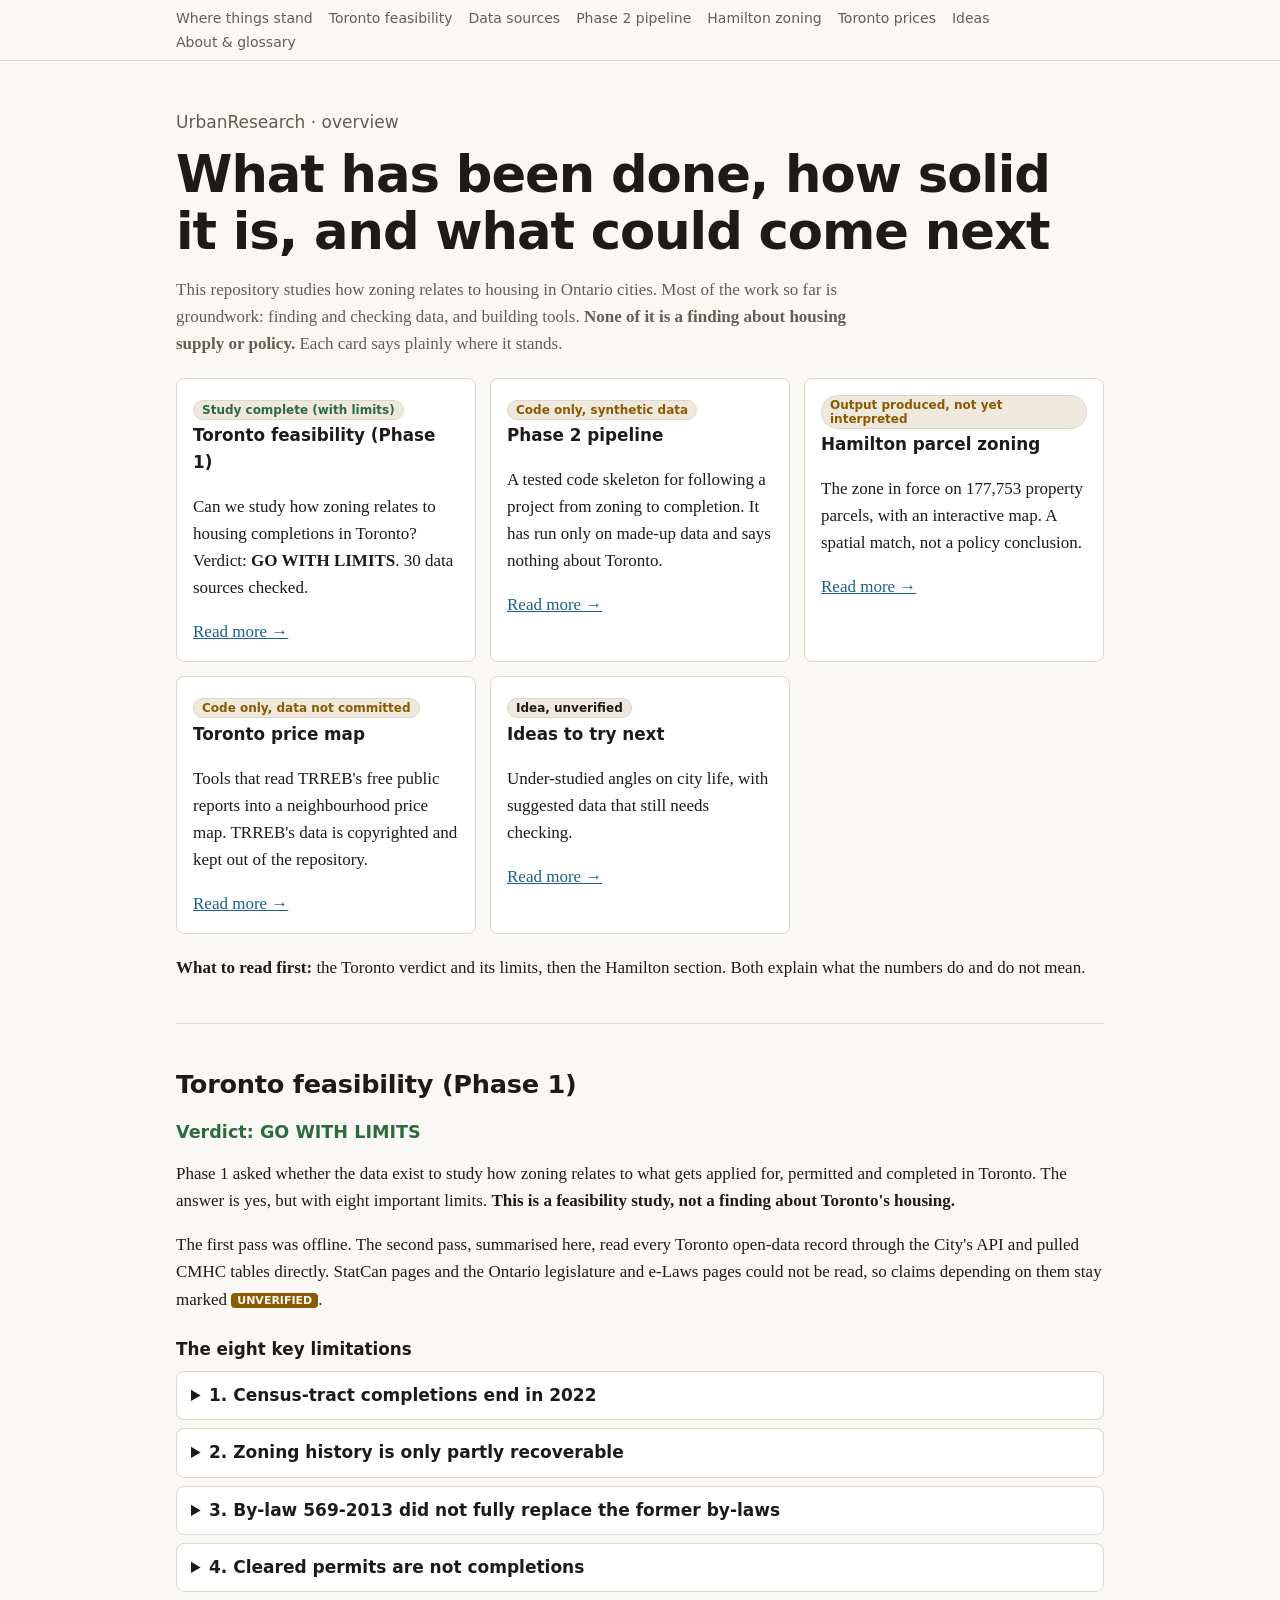
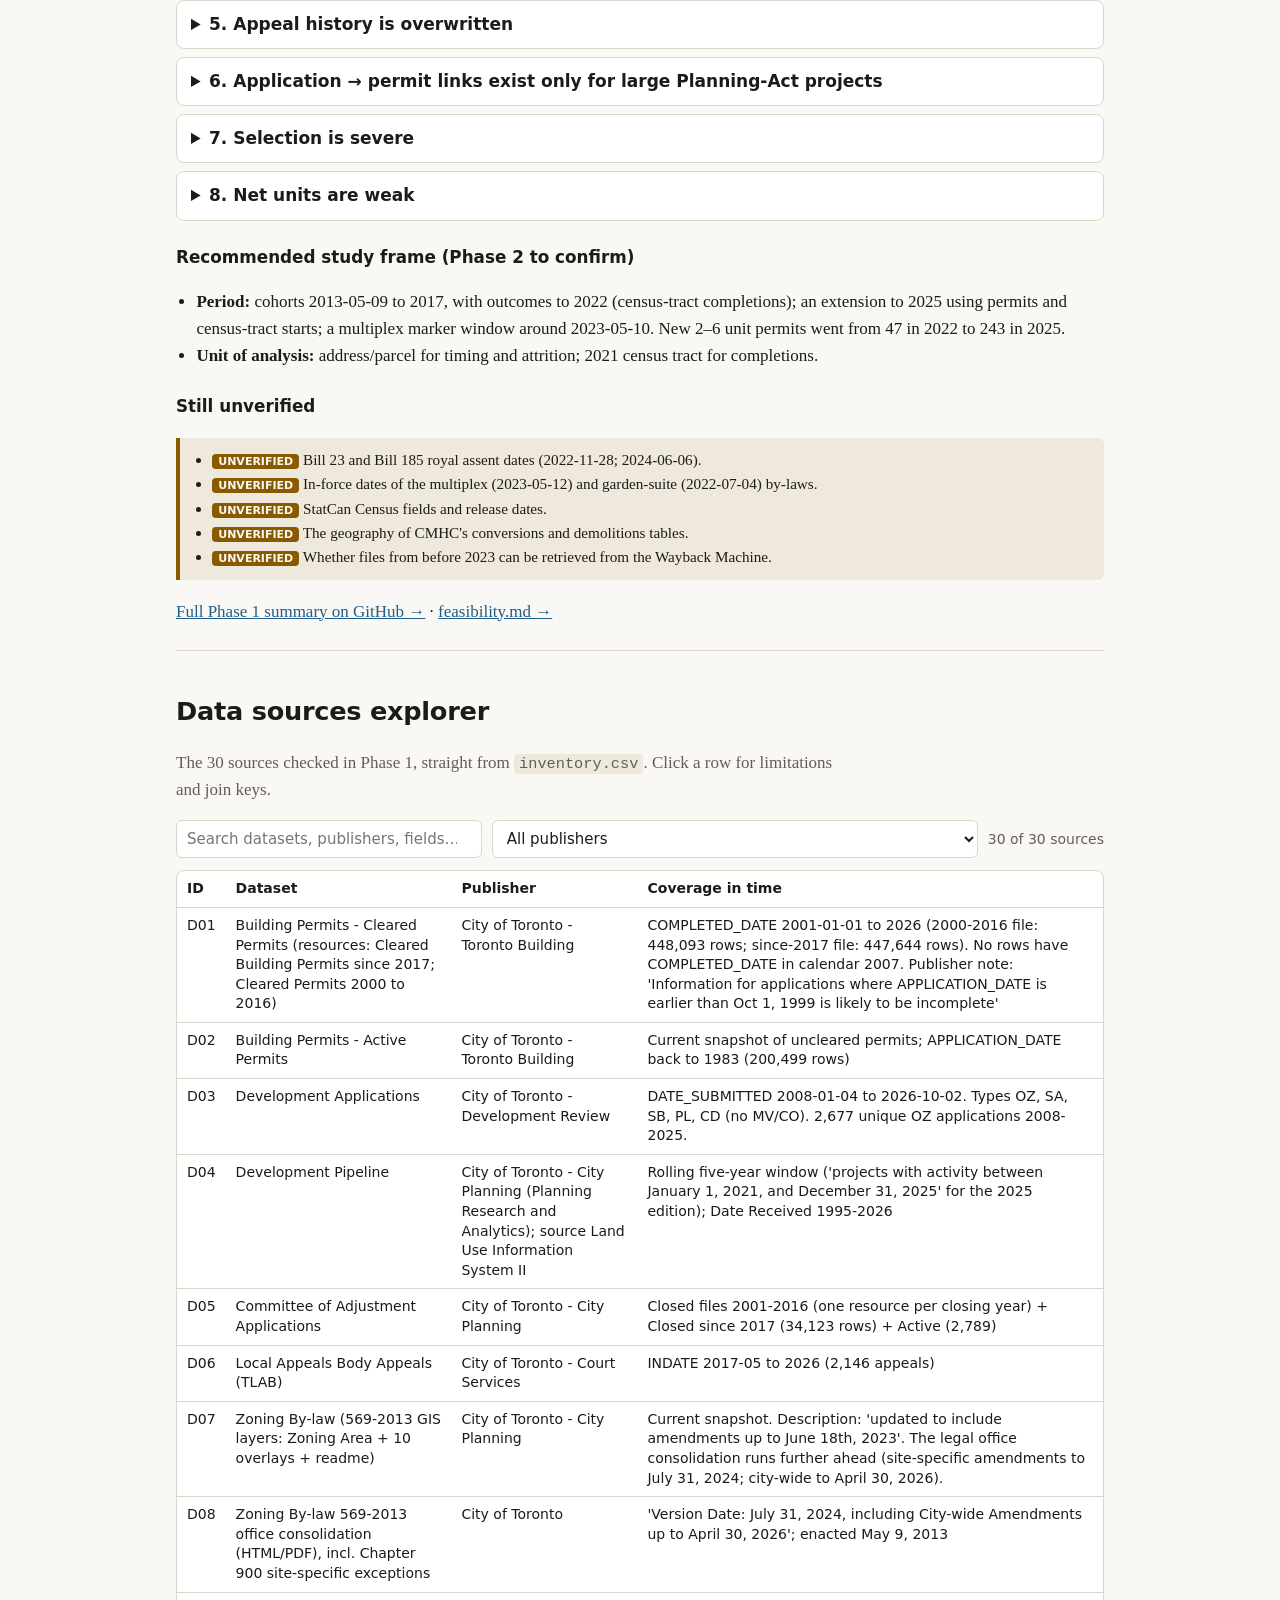
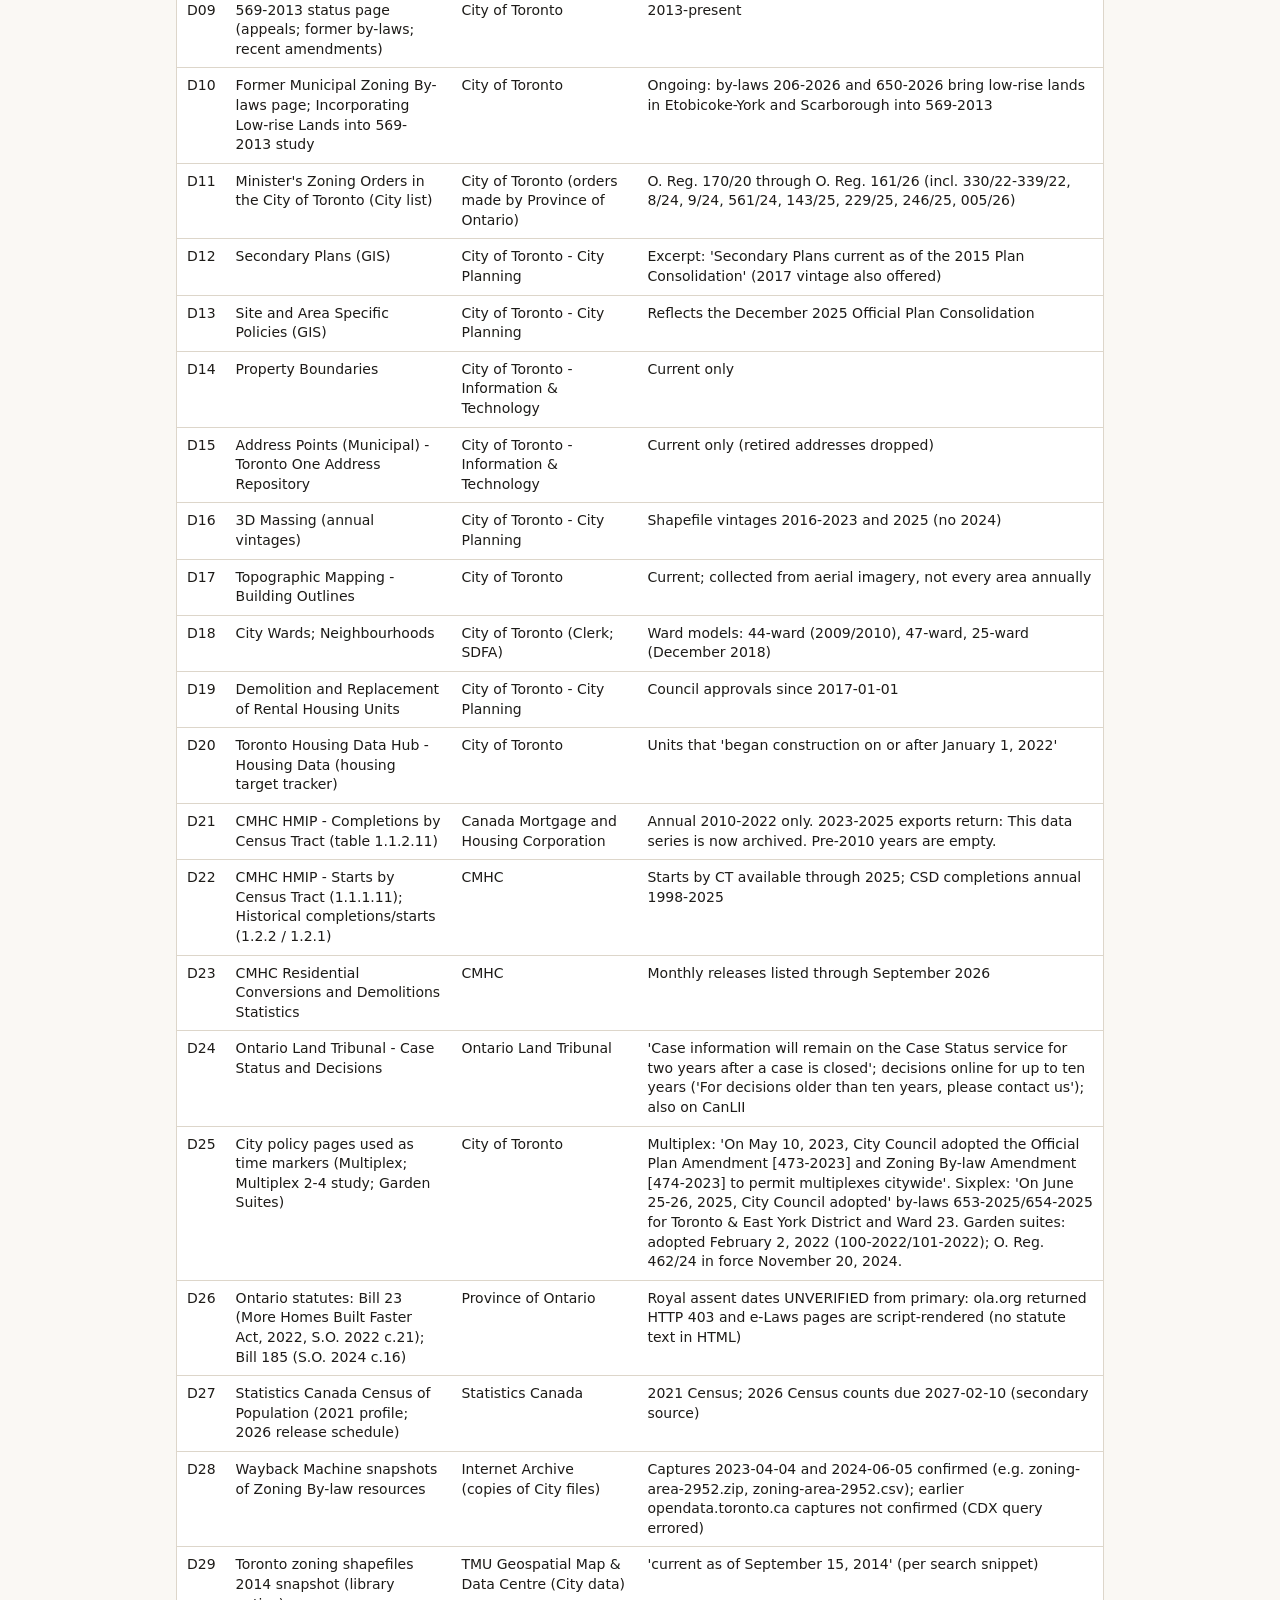
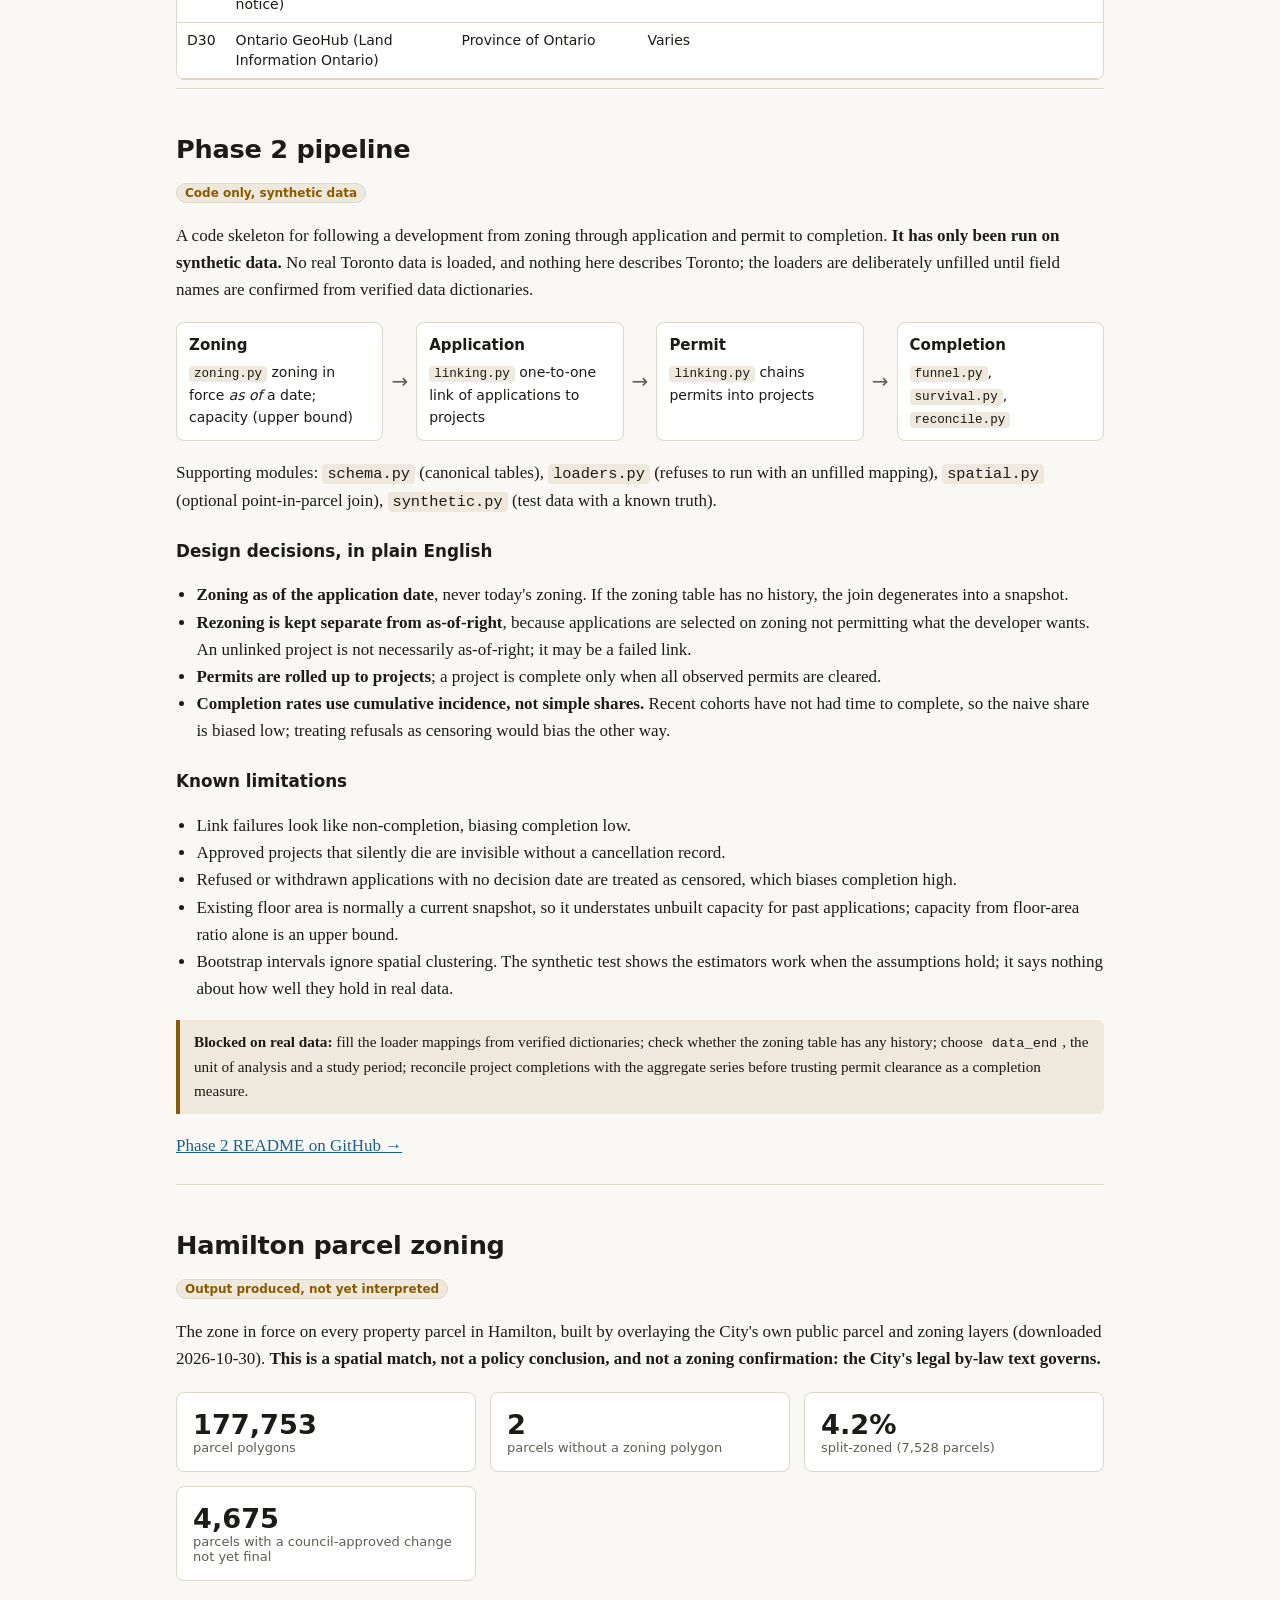
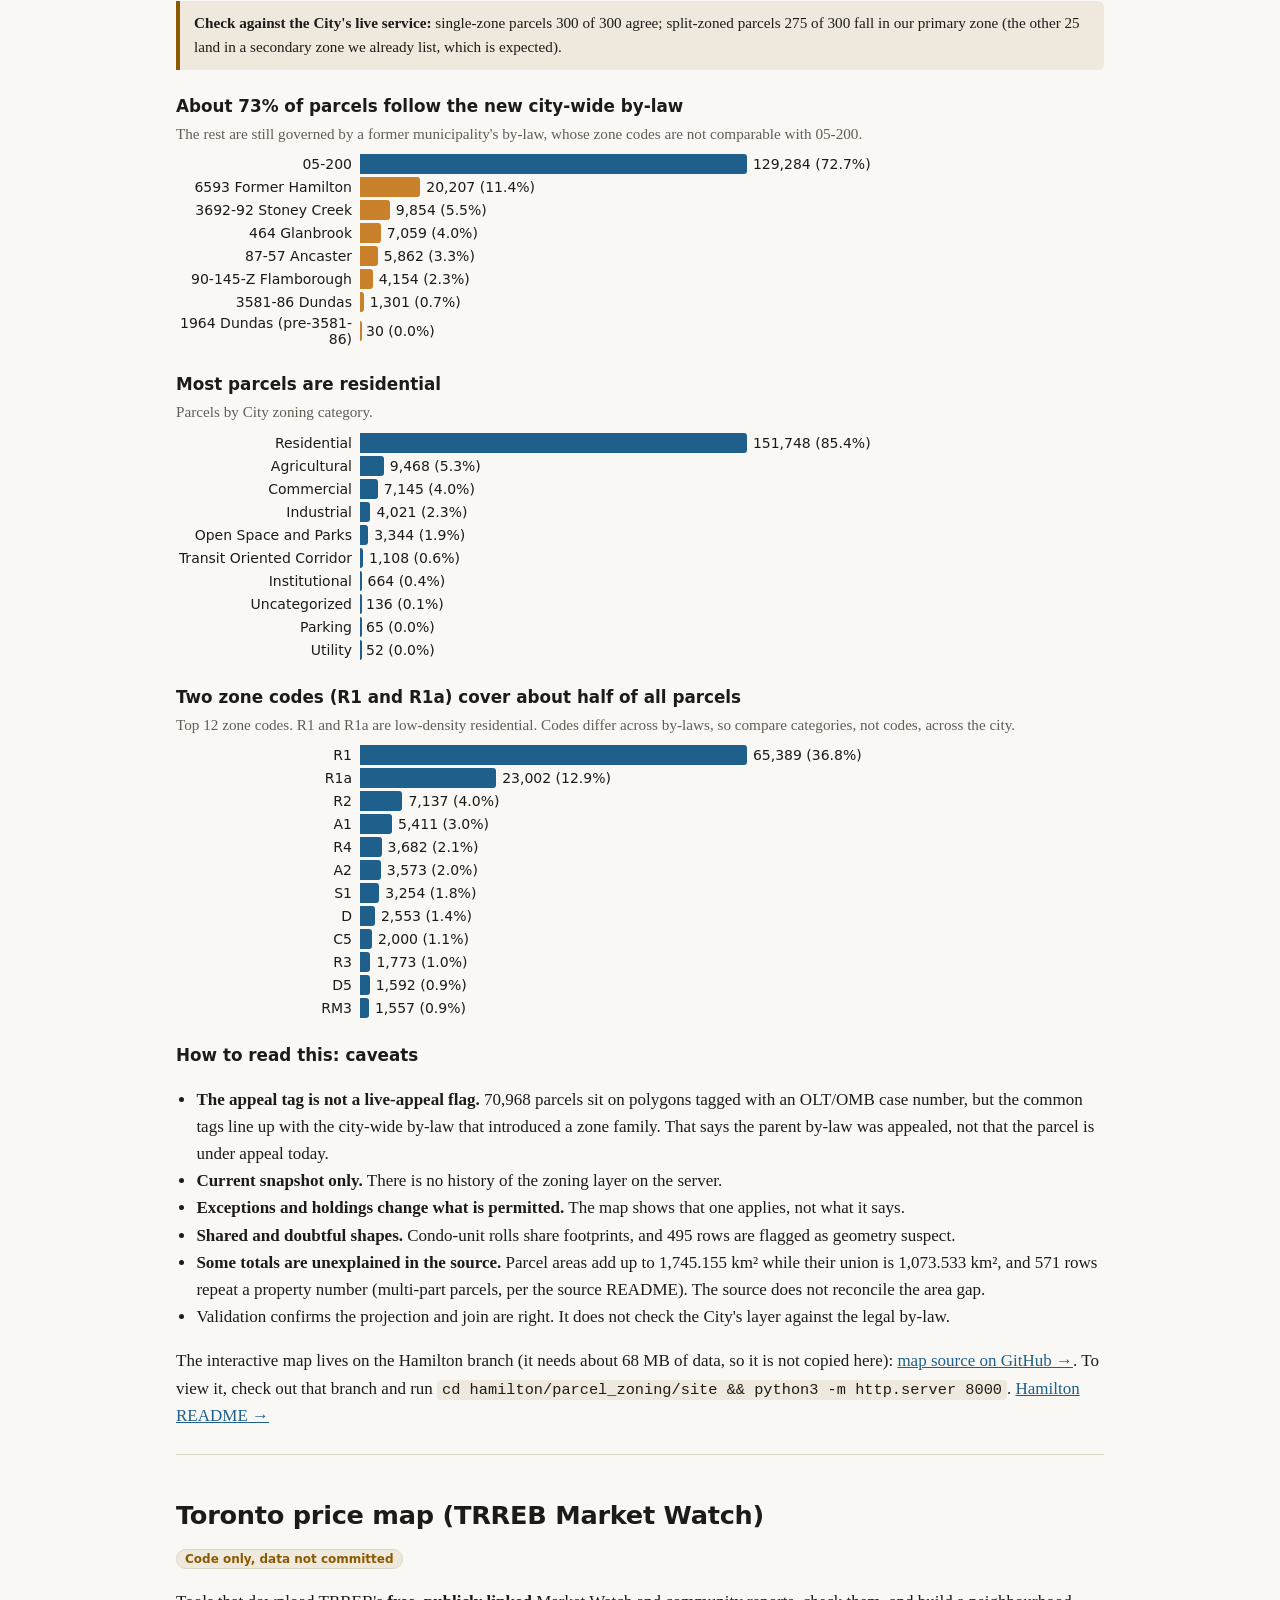
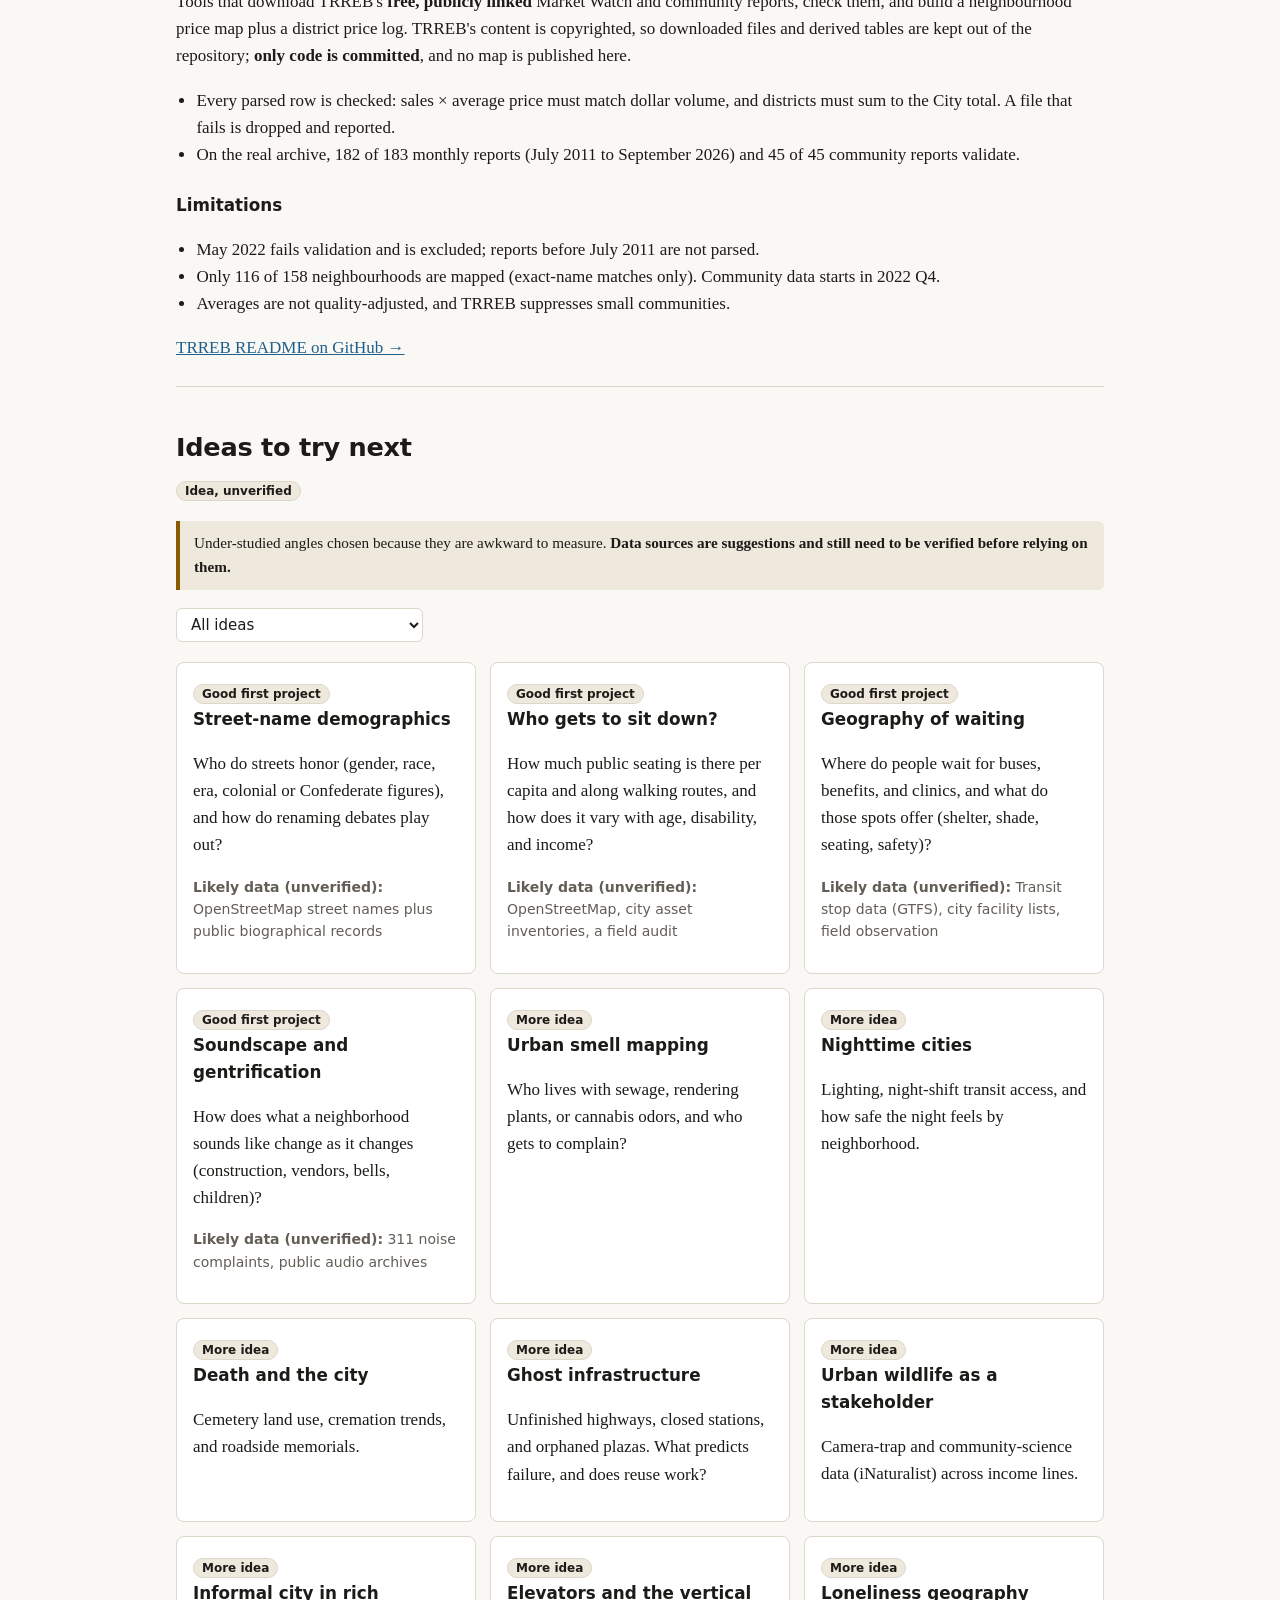
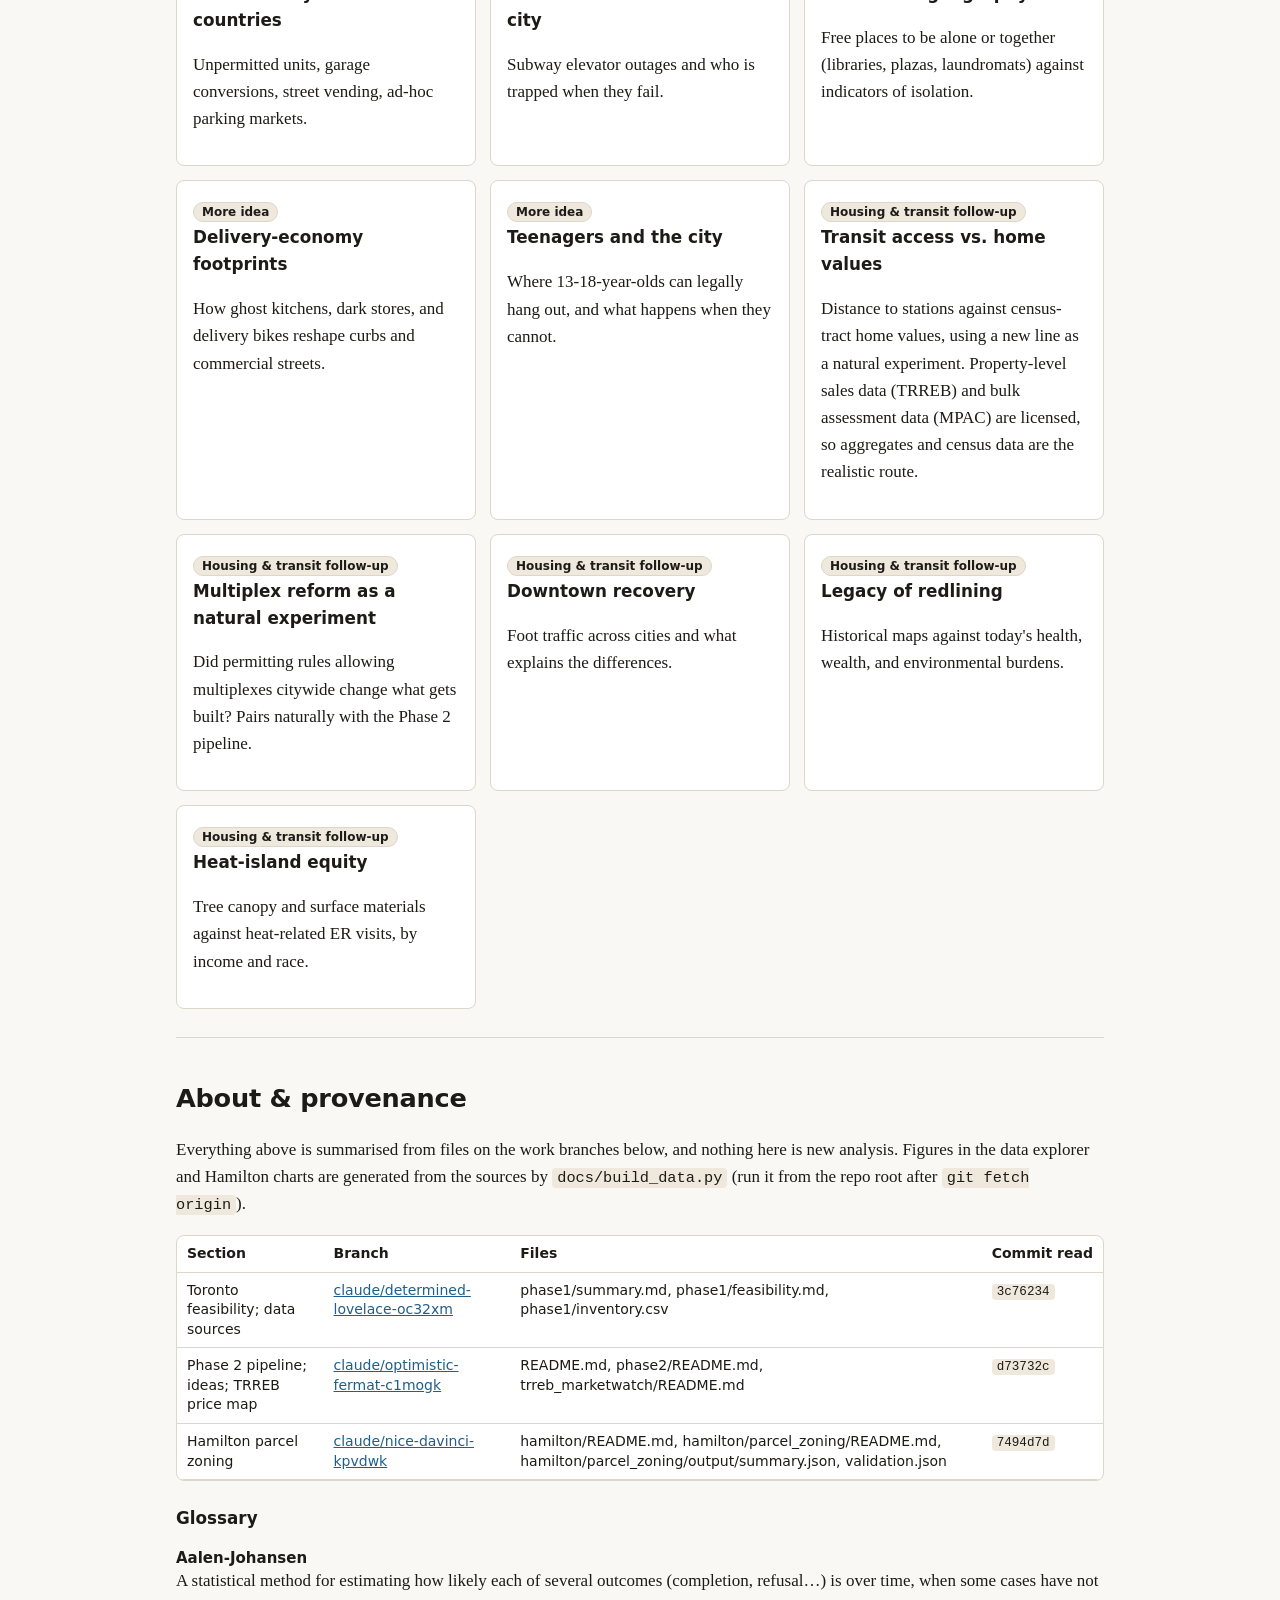
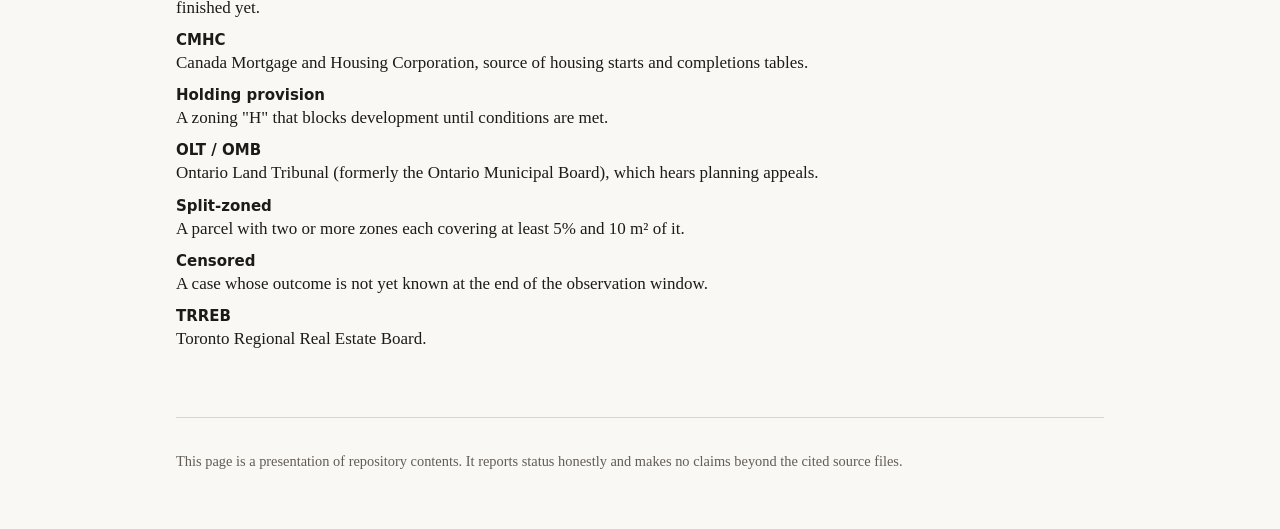
==== docs/index.html @ ae09fb3f "Add overview site in docs/ and link it from the README Static, no-build overview of the Toronto Phas" ====
<!doctype html>
<html lang="en">
<head>
<meta charset="utf-8">
<meta name="viewport" content="width=device-width, initial-scale=1">
<title>Urban Research Overview</title>
<meta name="description" content="A plain-language overview of the UrbanResearch work: Toronto feasibility, the Phase 2 pipeline, Hamilton parcel zoning, the TRREB price map and ideas to try next.">
<style>
:root{--bg:#faf8f4;--fg:#1d1b18;--mut:#625d55;--line:#ddd6ca;--card:#fff;--acc:#1f5f8b;--acc2:#a4471f;--ok:#2d6a3e;--warn:#8a5a00;--chip:#efe9dd;--bar:#1f5f8b;--bar2:#c9822b}
@media (prefers-color-scheme:dark){:root:not([data-theme="light"]){--bg:#15140f;--fg:#ece7dc;--mut:#a8a193;--line:#34312a;--card:#1d1c16;--acc:#7db6e0;--acc2:#e69a6e;--ok:#7cc48f;--warn:#e0b25c;--chip:#2a2820;--bar:#7db6e0;--bar2:#e0a24f}}
:root[data-theme="dark"]{--bg:#15140f;--fg:#ece7dc;--mut:#a8a193;--line:#34312a;--card:#1d1c16;--acc:#7db6e0;--acc2:#e69a6e;--ok:#7cc48f;--warn:#e0b25c;--chip:#2a2820;--bar:#7db6e0;--bar2:#e0a24f}
*{box-sizing:border-box}
html{scroll-behavior:smooth}
body{margin:0;background:var(--bg);color:var(--fg);font:17px/1.6 Georgia,"Iowan Old Style",serif}
a{color:var(--acc)}
.wrap{max-width:60rem;margin:0 auto;padding:0 16px}
h1,h2,h3,.sans{font-family:system-ui,-apple-system,"Segoe UI",sans-serif}
h1{font-size:clamp(2rem,6vw,3.2rem);line-height:1.1;margin:.2em 0 .3em;letter-spacing:-.02em}
h2{font-size:1.6rem;margin:0 0 .3em;letter-spacing:-.01em}
h3{font-size:1.05rem;margin:1.4em 0 .4em}
header.top{padding:48px 0 24px}
nav{position:sticky;top:0;background:var(--bg);border-bottom:1px solid var(--line);z-index:5}
nav .wrap{display:flex;gap:4px 16px;flex-wrap:wrap;padding-top:8px;padding-bottom:8px;font:14px system-ui,sans-serif}
nav a{text-decoration:none;color:var(--mut);padding:2px 0}
nav a:hover,nav a:focus{color:var(--fg);text-decoration:underline}
section{padding:40px 0 8px;border-top:1px solid var(--line)}
.lede{color:var(--mut);max-width:42rem}
.grid{display:grid;grid-template-columns:repeat(auto-fit,minmax(15rem,1fr));gap:14px;margin:20px 0}
.card{background:var(--card);border:1px solid var(--line);border-radius:8px;padding:16px}
.card h3{margin-top:0}
.badge{display:inline-block;font:600 12px system-ui,sans-serif;padding:2px 8px;border-radius:99px;background:var(--chip);color:var(--fg);border:1px solid var(--line)}
.badge.ok{color:var(--ok)}.badge.warn{color:var(--warn)}
.note{border-left:4px solid var(--warn);background:var(--chip);padding:10px 14px;margin:18px 0;border-radius:0 6px 6px 0;font-size:.95rem}
.verdict{font:700 1.1rem system-ui,sans-serif;color:var(--ok)}
details{border:1px solid var(--line);border-radius:8px;background:var(--card);margin:8px 0}
summary{cursor:pointer;padding:10px 14px;font-family:system-ui,sans-serif;font-weight:600}
details>div{padding:0 14px 12px;color:var(--fg)}
details>div p{margin:.4em 0}
.unv{display:inline-block;font:700 11px system-ui,sans-serif;background:var(--warn);color:var(--bg);padding:1px 6px;border-radius:4px;vertical-align:middle}
ul.tight{padding-left:1.2em}
.controls{display:flex;gap:10px;flex-wrap:wrap;margin:12px 0;font-family:system-ui,sans-serif}
input,select{max-width:100%;font:inherit;font-size:15px;padding:6px 10px;border:1px solid var(--line);border-radius:6px;background:var(--card);color:var(--fg)}
input[type=search]{flex:1;min-width:12rem}
.tablebox{overflow-x:auto;border:1px solid var(--line);border-radius:8px;background:var(--card)}
table{border-collapse:collapse;width:100%;font:14px/1.4 system-ui,sans-serif}
th,td{text-align:left;padding:8px 10px;border-bottom:1px solid var(--line);vertical-align:top}
th{white-space:nowrap}
th button{all:unset;cursor:pointer;font-weight:700}
th button:focus-visible{outline:2px solid var(--acc)}
tr.row{cursor:pointer}tr.row:hover{background:var(--chip)}
tr.detail td{background:var(--chip)}
tr.detail dl{margin:0;display:grid;grid-template-columns:9rem 1fr;gap:4px 12px}
tr.detail dt{font-weight:700}tr.detail dd{margin:0;overflow-wrap:anywhere}
.flow{display:flex;gap:8px;flex-wrap:wrap;align-items:stretch;margin:18px 0;font-family:system-ui,sans-serif}
.flow .step{flex:1 1 9rem;background:var(--card);border:1px solid var(--line);border-radius:8px;padding:10px 12px;font-size:14px}
.flow .step b{display:block;font-size:15px;margin-bottom:4px}
.flow .arrow{align-self:center;color:var(--mut);font-size:20px}
.chart{margin:10px 0 24px}
.chart h3{margin-bottom:2px}
.chart p.take{margin:0 0 8px;color:var(--mut);font-size:.95rem}
.bars{font:14px system-ui,sans-serif}
.bar{display:grid;grid-template-columns:minmax(6rem,11rem) 1fr;gap:8px;align-items:center;margin:3px 0}
.bar .lab{text-align:right;overflow-wrap:anywhere}
.bar .track{position:relative;height:20px;min-width:0}
.bar .fill{height:100%;background:var(--bar);border-radius:0 3px 3px 0;min-width:2px}
.bar .val{position:absolute;left:calc(var(--w) + 6px);top:0;line-height:20px;white-space:nowrap}
.bar.alt .fill{background:var(--bar2)}
.stat{font:700 1.7rem system-ui,sans-serif}
.stat small{display:block;font:400 13px system-ui,sans-serif;color:var(--mut)}
.pill{display:inline-block;margin:2px 4px 2px 0;padding:2px 8px;border-radius:99px;background:var(--chip);font:13px system-ui,sans-serif}
abbr{text-decoration:underline dotted;cursor:help}
dl.gloss dt{font:700 15px system-ui,sans-serif;margin-top:10px}dl.gloss dd{margin:0}
footer{padding:32px 0 60px;color:var(--mut);font-size:.9rem;border-top:1px solid var(--line);margin-top:40px}
code{font-size:.9em;background:var(--chip);padding:1px 5px;border-radius:4px}
.skip{position:absolute;left:-999px}.skip:focus{left:8px;top:8px;background:var(--card);padding:6px;z-index:9}
@media (max-width:560px){.bars{overflow:hidden}.bar{grid-template-columns:5.5rem 1fr}tr.detail dl{grid-template-columns:1fr}}
</style>
</head>
<body>
<a class="skip" href="#main">Skip to content</a>
<nav aria-label="Sections"><div class="wrap">
<a href="#home">Where things stand</a><a href="#toronto">Toronto feasibility</a><a href="#sources">Data sources</a><a href="#phase2">Phase 2 pipeline</a><a href="#hamilton">Hamilton zoning</a><a href="#trreb">Toronto prices</a><a href="#ideas">Ideas</a><a href="#about">About &amp; glossary</a>
</div></nav>

<main id="main" class="wrap">
<header class="top" id="home">
  <p class="sans" style="margin:0;color:var(--mut)">UrbanResearch · overview</p>
  <h1>What has been done, how solid it is, and what could come next</h1>
  <p class="lede">This repository studies how zoning relates to housing in Ontario cities. Most of the work so far is groundwork: finding and checking data, and building tools. <strong>None of it is a finding about housing supply or policy.</strong> Each card says plainly where it stands.</p>

  <div class="grid">
    <div class="card"><span class="badge ok">Study complete (with limits)</span><h3>Toronto feasibility (Phase 1)</h3><p>Can we study how zoning relates to housing completions in Toronto? Verdict: <strong>GO WITH LIMITS</strong>. 30 data sources checked.</p><a href="#toronto">Read more →</a></div>
    <div class="card"><span class="badge warn">Code only, synthetic data</span><h3>Phase 2 pipeline</h3><p>A tested code skeleton for following a project from zoning to completion. It has run only on made-up data and says nothing about Toronto.</p><a href="#phase2">Read more →</a></div>
    <div class="card"><span class="badge warn">Output produced, not yet interpreted</span><h3>Hamilton parcel zoning</h3><p>The zone in force on 177,753 property parcels, with an interactive map. A spatial match, not a policy conclusion.</p><a href="#hamilton">Read more →</a></div>
    <div class="card"><span class="badge warn">Code only, data not committed</span><h3>Toronto price map</h3><p>Tools that read TRREB's free public reports into a neighbourhood price map. TRREB's data is copyrighted and kept out of the repository.</p><a href="#trreb">Read more →</a></div>
    <div class="card"><span class="badge">Idea, unverified</span><h3>Ideas to try next</h3><p>Under-studied angles on city life, with suggested data that still needs checking.</p><a href="#ideas">Read more →</a></div>
  </div>
  <p><strong>What to read first:</strong> the Toronto verdict and its limits, then the Hamilton section. Both explain what the numbers do and do not mean.</p>
</header>

<section id="toronto">
  <h2>Toronto feasibility (Phase 1)</h2>
  <p class="verdict">Verdict: GO WITH LIMITS</p>
  <p>Phase 1 asked whether the data exist to study how zoning relates to what gets applied for, permitted and completed in Toronto. The answer is yes, but with eight important limits. <strong>This is a feasibility study, not a finding about Toronto's housing.</strong></p>
  <p>The first pass was offline. The second pass, summarised here, read every Toronto open-data record through the City's API and pulled CMHC tables directly. StatCan pages and the Ontario legislature and e-Laws pages could not be read, so claims depending on them stay marked <span class="unv">UNVERIFIED</span>.</p>

  <h3>The eight key limitations</h3>
  <details><summary>1. Census-tract completions end in 2022</summary><div><p>CMHC returns census-tract completions for 2010–2022. Exports for 2023 onward say "This data series is now archived". Toronto-wide completions continue to 2025, and census-tract <em>starts</em> continue to 2025. The census tracts reconcile with the city total (16,292 vs. 16,296 in 2022).</p></div></details>
  <details><summary>2. Zoning history is only partly recoverable</summary><div><p>The open zoning layer is one snapshot, "updated to include amendments up to June 18th, 2023".</p><ul class="tight"><li>Backcasting is possible for 569-2013 lands: 27.5% of 5,247 Chapter 900 exceptions cite their amending by-law with its year. The Wayback Machine also holds copies from 2023-04 and 2024-06.</li><li>Lands still under former by-laws have no GIS. That covers 50.8% of 50+ unit new-building permit sites.</li></ul></div></details>
  <details><summary>3. By-law 569-2013 did not fully replace the former by-laws</summary><div><p>The City says it "does not fully replace all older bylaws in every area". About 1,500 low-rise parcels were excluded, and 2026 by-laws are still bringing lands in. Some 2013 provisions remain under <abbr title="Ontario Land Tribunal, which hears planning appeals">OLT</abbr> appeal (PL130592 / OLT-22-002465).</p></div></details>
  <details><summary>4. Cleared permits are not completions</summary><div><p>Units on cleared permits equal 22–62% of CMHC completions each year 2002–2024 (correlation 0.23). The data has no 2007 clearances and a 2025 batch-closure spike.</p></div></details>
  <details><summary>5. Appeal history is overwritten</summary><div><p>Development Applications show current status only: 20–29% of 2020–2025 rezoning files show an appeal state, but only 0–5% of 2008–2015 files. There is no open OLT dataset; Case Status keeps cases two years after closure. Committee of Adjustment appeals are open (Toronto Local Appeal Body (TLAB) data, from 2017).</p></div></details>
  <details><summary>6. Application → permit links exist only for large Planning-Act projects</summary><div><p>The Development Pipeline links them for projects at or above the Site Plan threshold ("fewer than 10 units" are excluded). Its <code>Application Number</code> matches 96.9% of application records, and 98% of "Built" projects match a permit address. It has no permit IDs and no built dates. Everything else links by address.</p></div></details>
  <details><summary>7. Selection is severe</summary><div><p>Among 2018–2025 new-residential permits, 87% of 50+ unit projects are rezoning-linked, and 72–79% of 1–4 unit projects are linked to a minor variance (upper bounds).</p></div></details>
  <details><summary>8. Net units are weak</summary><div><p><code>DWELLING_UNITS_LOST</code> is filled on about 35% of permits, and the fill rate rises over time.</p></div></details>

  <h3>Recommended study frame (Phase 2 to confirm)</h3>
  <ul class="tight">
    <li><strong>Period:</strong> cohorts 2013-05-09 to 2017, with outcomes to 2022 (census-tract completions); an extension to 2025 using permits and census-tract starts; a multiplex marker window around 2023-05-10. New 2–6 unit permits went from 47 in 2022 to 243 in 2025.</li>
    <li><strong>Unit of analysis:</strong> address/parcel for timing and attrition; 2021 census tract for completions.</li>
  </ul>

  <h3>Still unverified</h3>
  <div class="note"><ul class="tight" style="margin:0">
    <li><span class="unv">UNVERIFIED</span> Bill 23 and Bill 185 royal assent dates (2022-11-28; 2024-06-06).</li>
    <li><span class="unv">UNVERIFIED</span> In-force dates of the multiplex (2023-05-12) and garden-suite (2022-07-04) by-laws.</li>
    <li><span class="unv">UNVERIFIED</span> StatCan Census fields and release dates.</li>
    <li><span class="unv">UNVERIFIED</span> The geography of CMHC's conversions and demolitions tables.</li>
    <li><span class="unv">UNVERIFIED</span> Whether files from before 2023 can be retrieved from the Wayback Machine.</li>
  </ul></div>
  <p><a id="lnk-summary" href="#">Full Phase 1 summary on GitHub →</a> · <a id="lnk-feas" href="#">feasibility.md →</a></p>
</section>

<section id="sources">
  <h2>Data sources explorer</h2>
  <p class="lede">The 30 sources checked in Phase 1, straight from <code>inventory.csv</code>. Click a row for limitations and join keys.</p>
  <div class="controls">
    <input type="search" id="q" placeholder="Search datasets, publishers, fields…" aria-label="Search data sources">
    <select id="pub" aria-label="Filter by publisher"><option value="">All publishers</option></select>
    <span id="count" class="sans" style="align-self:center;color:var(--mut);font-size:14px"></span>
  </div>
  <div class="tablebox"><table id="inv"><thead><tr>
    <th><button data-k="id">ID</button></th><th><button data-k="dataset">Dataset</button></th><th><button data-k="publisher">Publisher</button></th><th><button data-k="temporal_coverage">Coverage in time</button></th>
  </tr></thead><tbody></tbody></table></div>
</section>

<section id="phase2">
  <h2>Phase 2 pipeline</h2>
  <span class="badge warn">Code only, synthetic data</span>
  <p>A code skeleton for following a development from zoning through application and permit to completion. <strong>It has only been run on synthetic data.</strong> No real Toronto data is loaded, and nothing here describes Toronto; the loaders are deliberately unfilled until field names are confirmed from verified data dictionaries.</p>
  <div class="flow" role="list" aria-label="Pipeline steps">
    <div class="step" role="listitem"><b>Zoning</b><code>zoning.py</code> zoning in force <em>as of</em> a date; capacity (upper bound)</div><div class="arrow" aria-hidden="true">→</div>
    <div class="step" role="listitem"><b>Application</b><code>linking.py</code> one-to-one link of applications to projects</div><div class="arrow" aria-hidden="true">→</div>
    <div class="step" role="listitem"><b>Permit</b><code>linking.py</code> chains permits into projects</div><div class="arrow" aria-hidden="true">→</div>
    <div class="step" role="listitem"><b>Completion</b><code>funnel.py</code>, <code>survival.py</code>, <code>reconcile.py</code></div>
  </div>
  <p>Supporting modules: <code>schema.py</code> (canonical tables), <code>loaders.py</code> (refuses to run with an unfilled mapping), <code>spatial.py</code> (optional point-in-parcel join), <code>synthetic.py</code> (test data with a known truth).</p>
  <h3>Design decisions, in plain English</h3>
  <ul class="tight">
    <li><strong>Zoning as of the application date</strong>, never today's zoning. If the zoning table has no history, the join degenerates into a snapshot.</li>
    <li><strong>Rezoning is kept separate from as-of-right</strong>, because applications are selected on zoning not permitting what the developer wants. An unlinked project is not necessarily as-of-right; it may be a failed link.</li>
    <li><strong>Permits are rolled up to projects</strong>; a project is complete only when all observed permits are cleared.</li>
    <li><strong>Completion rates use cumulative incidence, not simple shares.</strong> Recent cohorts have not had time to complete, so the naive share is biased low; treating refusals as censoring would bias the other way.</li>
  </ul>
  <h3>Known limitations</h3>
  <ul class="tight">
    <li>Link failures look like non-completion, biasing completion low.</li>
    <li>Approved projects that silently die are invisible without a cancellation record.</li>
    <li>Refused or withdrawn applications with no decision date are treated as censored, which biases completion high.</li>
    <li>Existing floor area is normally a current snapshot, so it understates unbuilt capacity for past applications; capacity from floor-area ratio alone is an upper bound.</li>
    <li>Bootstrap intervals ignore spatial clustering. The synthetic test shows the estimators work when the assumptions hold; it says nothing about how well they hold in real data.</li>
  </ul>
  <div class="note"><strong>Blocked on real data:</strong> fill the loader mappings from verified dictionaries; check whether the zoning table has any history; choose <code>data_end</code>, the unit of analysis and a study period; reconcile project completions with the aggregate series before trusting permit clearance as a completion measure.</div>
  <p><a id="lnk-p2" href="#">Phase 2 README on GitHub →</a></p>
</section>

<section id="hamilton">
  <h2>Hamilton parcel zoning</h2>
  <span class="badge warn">Output produced, not yet interpreted</span>
  <p>The zone in force on every property parcel in Hamilton, built by overlaying the City's own public parcel and zoning layers (downloaded 2026-10-30). <strong>This is a spatial match, not a policy conclusion, and not a zoning confirmation: the City's legal by-law text governs.</strong></p>
  <div class="grid" id="hstats"></div>
  <div class="note" id="hvalid"></div>

  <div class="chart"><h3>About 73% of parcels follow the new city-wide by-law</h3><p class="take">The rest are still governed by a former municipality's by-law, whose zone codes are not comparable with 05-200.</p><div class="bars" id="c-bylaw" role="img" aria-label="Parcels by governing by-law; values listed in the bars"></div></div>
  <div class="chart"><h3>Most parcels are residential</h3><p class="take">Parcels by City zoning category.</p><div class="bars" id="c-cat" role="img" aria-label="Parcels by zone category"></div></div>
  <div class="chart"><h3>Two zone codes (R1 and R1a) cover about half of all parcels</h3><p class="take">Top 12 zone codes. R1 and R1a are low-density residential. Codes differ across by-laws, so compare categories, not codes, across the city.</p><div class="bars" id="c-code" role="img" aria-label="Parcels by top zone codes"></div></div>

  <h3>How to read this: caveats</h3>
  <ul class="tight">
    <li><strong>The appeal tag is not a live-appeal flag.</strong> 70,968 parcels sit on polygons tagged with an OLT/OMB case number, but the common tags line up with the city-wide by-law that introduced a zone family. That says the parent by-law was appealed, not that the parcel is under appeal today.</li>
    <li><strong>Current snapshot only.</strong> There is no history of the zoning layer on the server.</li>
    <li><strong>Exceptions and holdings change what is permitted.</strong> The map shows that one applies, not what it says.</li>
    <li><strong>Shared and doubtful shapes.</strong> Condo-unit rolls share footprints, and <span id="susp"></span> rows are flagged as geometry suspect.</li>
    <li><strong>Some totals are unexplained in the source.</strong> Parcel areas add up to <span id="asum"></span> km² while their union is <span id="aun"></span> km², and 571 rows repeat a property number (multi-part parcels, per the source README). The source does not reconcile the area gap.</li>
    <li>Validation confirms the projection and join are right. It does not check the City's layer against the legal by-law.</li>
  </ul>
  <p>The interactive map lives on the Hamilton branch (it needs about 68 MB of data, so it is not copied here): <a id="lnk-ham-map" href="#">map source on GitHub →</a>. To view it, check out that branch and run <code>cd hamilton/parcel_zoning/site &amp;&amp; python3 -m http.server 8000</code>. <a id="lnk-ham-readme" href="#">Hamilton README →</a></p>
</section>

<section id="trreb">
  <h2>Toronto price map (TRREB Market Watch)</h2>
  <span class="badge warn">Code only, data not committed</span>
  <p>Tools that download TRREB's <strong>free, publicly linked</strong> Market Watch and community reports, check them, and build a neighbourhood price map plus a district price log. TRREB's content is copyrighted, so downloaded files and derived tables are kept out of the repository; <strong>only code is committed</strong>, and no map is published here.</p>
  <ul class="tight">
    <li>Every parsed row is checked: sales × average price must match dollar volume, and districts must sum to the City total. A file that fails is dropped and reported.</li>
    <li>On the real archive, 182 of 183 monthly reports (July 2011 to September 2026) and 45 of 45 community reports validate.</li>
  </ul>
  <h3>Limitations</h3>
  <ul class="tight">
    <li>May 2022 fails validation and is excluded; reports before July 2011 are not parsed.</li>
    <li>Only 116 of 158 neighbourhoods are mapped (exact-name matches only). Community data starts in 2022 Q4.</li>
    <li>Averages are not quality-adjusted, and TRREB suppresses small communities.</li>
  </ul>
  <p><a id="lnk-trreb" href="#">TRREB README on GitHub →</a></p>
</section>

<section id="ideas">
  <h2>Ideas to try next</h2>
  <span class="badge">Idea, unverified</span>
  <div class="note">Under-studied angles chosen because they are awkward to measure. <strong>Data sources are suggestions and still need to be verified before relying on them.</strong></div>
  <div class="controls"><select id="ifilter" aria-label="Filter ideas"><option value="">All ideas</option><option>Good first project</option><option>More idea</option><option>Housing &amp; transit follow-up</option></select></div>
  <div class="grid" id="ideas-grid"></div>
</section>

<section id="about">
  <h2>About &amp; provenance</h2>
  <p>Everything above is summarised from files on the work branches below, and nothing here is new analysis. Figures in the data explorer and Hamilton charts are generated from the sources by <code>docs/build_data.py</code> (run it from the repo root after <code>git fetch origin</code>).</p>
  <div class="tablebox"><table><thead><tr><th>Section</th><th>Branch</th><th>Files</th><th>Commit read</th></tr></thead><tbody id="prov"></tbody></table></div>
  <h3>Glossary</h3>
  <dl class="gloss">
    <dt>Aalen-Johansen</dt><dd>A statistical method for estimating how likely each of several outcomes (completion, refusal…) is over time, when some cases have not finished yet.</dd>
    <dt>CMHC</dt><dd>Canada Mortgage and Housing Corporation, source of housing starts and completions tables.</dd>
    <dt>Holding provision</dt><dd>A zoning "H" that blocks development until conditions are met.</dd>
    <dt>OLT / OMB</dt><dd>Ontario Land Tribunal (formerly the Ontario Municipal Board), which hears planning appeals.</dd>
    <dt>Split-zoned</dt><dd>A parcel with two or more zones each covering at least 5% and 10 m² of it.</dd>
    <dt>Censored</dt><dd>A case whose outcome is not yet known at the end of the observation window.</dd>
    <dt>TRREB</dt><dd>Toronto Regional Real Estate Board.</dd>
  </dl>
</section>
<footer>This page is a presentation of repository contents. It reports status honestly and makes no claims beyond the cited source files.</footer>
</main>
<script src="data/data.js"></script>
<script src="app.js"></script>
</body>
</html>
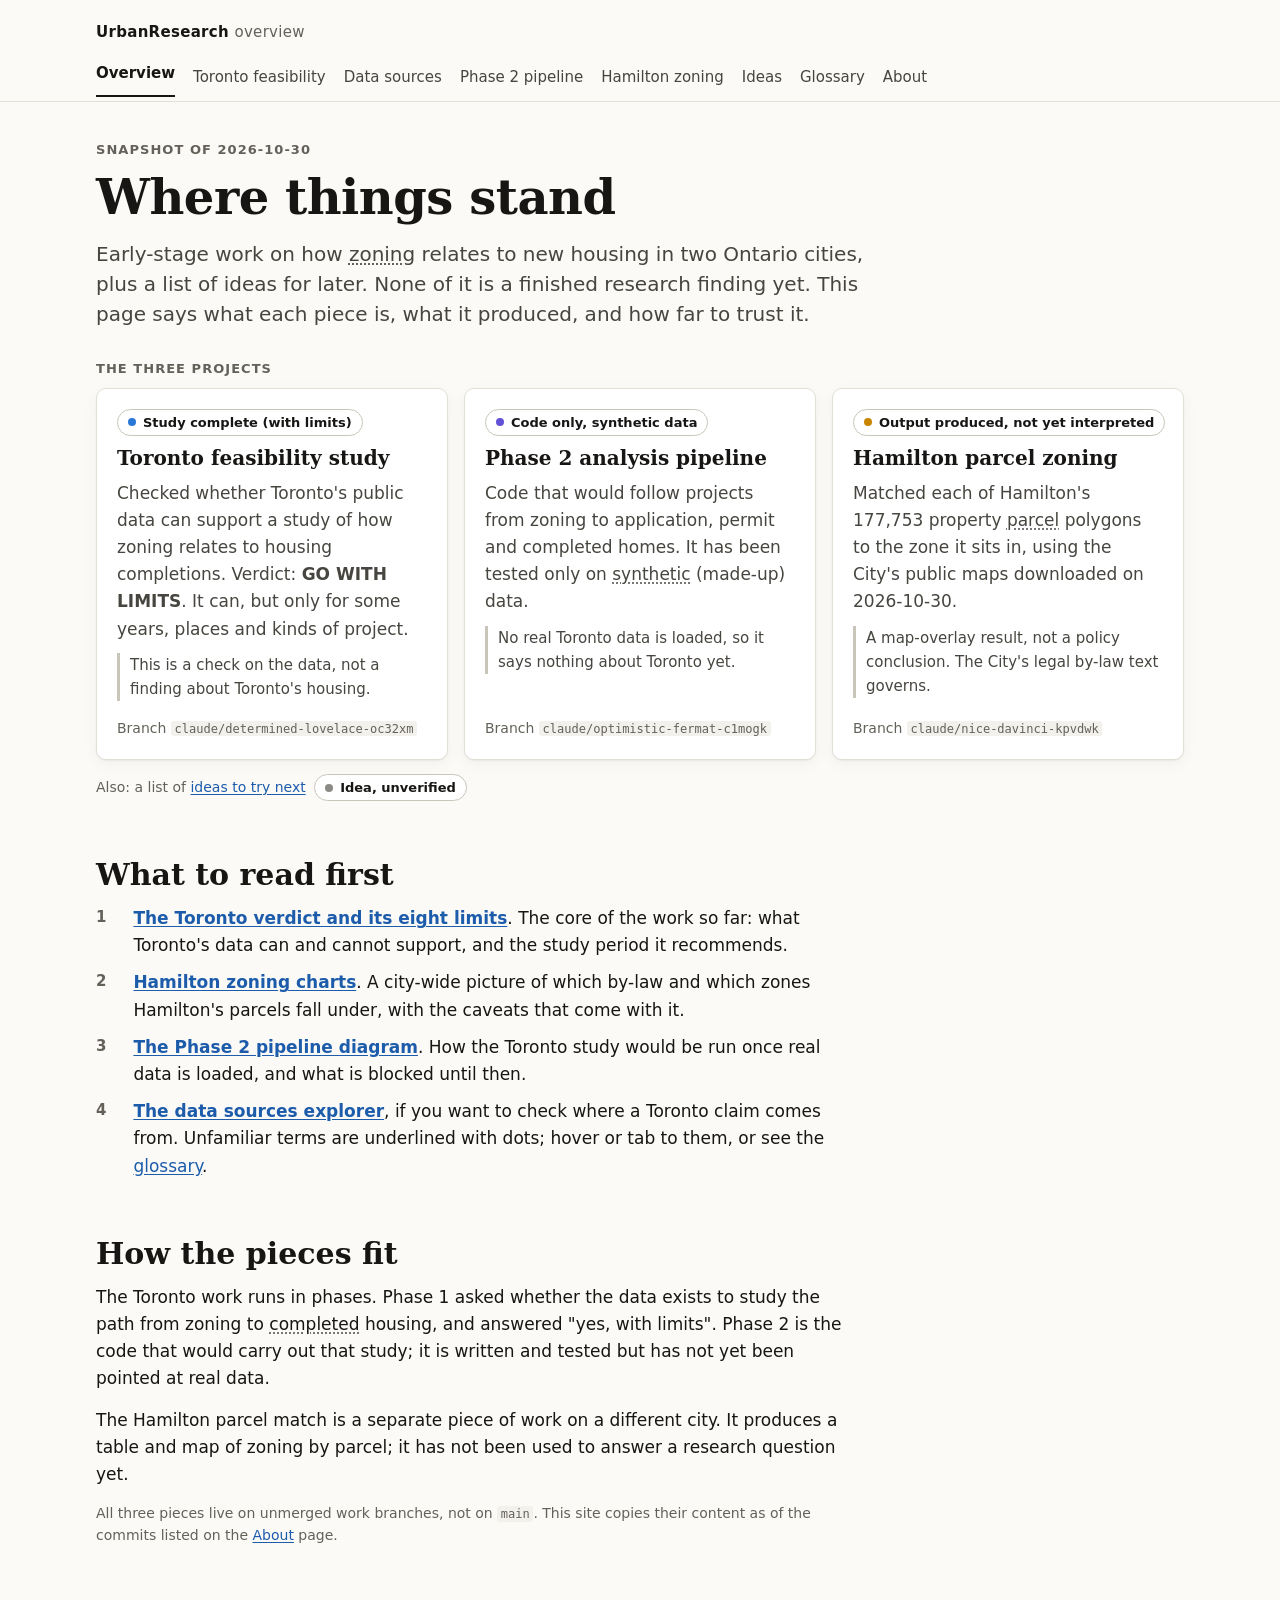
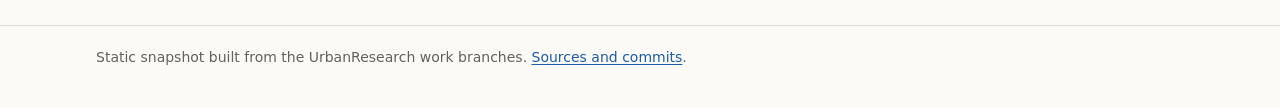
==== commit 5a2b115e: "Add static overview site in docs/ Eight plain HTML pages (overview, Toronto feasibility, data source" ====
--- a/docs/index.html
+++ b/docs/index.html
@@ -3,243 +3,84 @@
 <head>
 <meta charset="utf-8">
 <meta name="viewport" content="width=device-width, initial-scale=1">
-<title>Urban Research Overview</title>
-<meta name="description" content="A plain-language overview of the UrbanResearch work: Toronto feasibility, the Phase 2 pipeline, Hamilton parcel zoning, the TRREB price map and ideas to try next.">
-<style>
-:root{--bg:#faf8f4;--fg:#1d1b18;--mut:#625d55;--line:#ddd6ca;--card:#fff;--acc:#1f5f8b;--acc2:#a4471f;--ok:#2d6a3e;--warn:#8a5a00;--chip:#efe9dd;--bar:#1f5f8b;--bar2:#c9822b}
-@media (prefers-color-scheme:dark){:root:not([data-theme="light"]){--bg:#15140f;--fg:#ece7dc;--mut:#a8a193;--line:#34312a;--card:#1d1c16;--acc:#7db6e0;--acc2:#e69a6e;--ok:#7cc48f;--warn:#e0b25c;--chip:#2a2820;--bar:#7db6e0;--bar2:#e0a24f}}
-:root[data-theme="dark"]{--bg:#15140f;--fg:#ece7dc;--mut:#a8a193;--line:#34312a;--card:#1d1c16;--acc:#7db6e0;--acc2:#e69a6e;--ok:#7cc48f;--warn:#e0b25c;--chip:#2a2820;--bar:#7db6e0;--bar2:#e0a24f}
-*{box-sizing:border-box}
-html{scroll-behavior:smooth}
-body{margin:0;background:var(--bg);color:var(--fg);font:17px/1.6 Georgia,"Iowan Old Style",serif}
-a{color:var(--acc)}
-.wrap{max-width:60rem;margin:0 auto;padding:0 16px}
-h1,h2,h3,.sans{font-family:system-ui,-apple-system,"Segoe UI",sans-serif}
-h1{font-size:clamp(2rem,6vw,3.2rem);line-height:1.1;margin:.2em 0 .3em;letter-spacing:-.02em}
-h2{font-size:1.6rem;margin:0 0 .3em;letter-spacing:-.01em}
-h3{font-size:1.05rem;margin:1.4em 0 .4em}
-header.top{padding:48px 0 24px}
-nav{position:sticky;top:0;background:var(--bg);border-bottom:1px solid var(--line);z-index:5}
-nav .wrap{display:flex;gap:4px 16px;flex-wrap:wrap;padding-top:8px;padding-bottom:8px;font:14px system-ui,sans-serif}
-nav a{text-decoration:none;color:var(--mut);padding:2px 0}
-nav a:hover,nav a:focus{color:var(--fg);text-decoration:underline}
-section{padding:40px 0 8px;border-top:1px solid var(--line)}
-.lede{color:var(--mut);max-width:42rem}
-.grid{display:grid;grid-template-columns:repeat(auto-fit,minmax(15rem,1fr));gap:14px;margin:20px 0}
-.card{background:var(--card);border:1px solid var(--line);border-radius:8px;padding:16px}
-.card h3{margin-top:0}
-.badge{display:inline-block;font:600 12px system-ui,sans-serif;padding:2px 8px;border-radius:99px;background:var(--chip);color:var(--fg);border:1px solid var(--line)}
-.badge.ok{color:var(--ok)}.badge.warn{color:var(--warn)}
-.note{border-left:4px solid var(--warn);background:var(--chip);padding:10px 14px;margin:18px 0;border-radius:0 6px 6px 0;font-size:.95rem}
-.verdict{font:700 1.1rem system-ui,sans-serif;color:var(--ok)}
-details{border:1px solid var(--line);border-radius:8px;background:var(--card);margin:8px 0}
-summary{cursor:pointer;padding:10px 14px;font-family:system-ui,sans-serif;font-weight:600}
-details>div{padding:0 14px 12px;color:var(--fg)}
-details>div p{margin:.4em 0}
-.unv{display:inline-block;font:700 11px system-ui,sans-serif;background:var(--warn);color:var(--bg);padding:1px 6px;border-radius:4px;vertical-align:middle}
-ul.tight{padding-left:1.2em}
-.controls{display:flex;gap:10px;flex-wrap:wrap;margin:12px 0;font-family:system-ui,sans-serif}
-input,select{max-width:100%;font:inherit;font-size:15px;padding:6px 10px;border:1px solid var(--line);border-radius:6px;background:var(--card);color:var(--fg)}
-input[type=search]{flex:1;min-width:12rem}
-.tablebox{overflow-x:auto;border:1px solid var(--line);border-radius:8px;background:var(--card)}
-table{border-collapse:collapse;width:100%;font:14px/1.4 system-ui,sans-serif}
-th,td{text-align:left;padding:8px 10px;border-bottom:1px solid var(--line);vertical-align:top}
-th{white-space:nowrap}
-th button{all:unset;cursor:pointer;font-weight:700}
-th button:focus-visible{outline:2px solid var(--acc)}
-tr.row{cursor:pointer}tr.row:hover{background:var(--chip)}
-tr.detail td{background:var(--chip)}
-tr.detail dl{margin:0;display:grid;grid-template-columns:9rem 1fr;gap:4px 12px}
-tr.detail dt{font-weight:700}tr.detail dd{margin:0;overflow-wrap:anywhere}
-.flow{display:flex;gap:8px;flex-wrap:wrap;align-items:stretch;margin:18px 0;font-family:system-ui,sans-serif}
-.flow .step{flex:1 1 9rem;background:var(--card);border:1px solid var(--line);border-radius:8px;padding:10px 12px;font-size:14px}
-.flow .step b{display:block;font-size:15px;margin-bottom:4px}
-.flow .arrow{align-self:center;color:var(--mut);font-size:20px}
-.chart{margin:10px 0 24px}
-.chart h3{margin-bottom:2px}
-.chart p.take{margin:0 0 8px;color:var(--mut);font-size:.95rem}
-.bars{font:14px system-ui,sans-serif}
-.bar{display:grid;grid-template-columns:minmax(6rem,11rem) 1fr;gap:8px;align-items:center;margin:3px 0}
-.bar .lab{text-align:right;overflow-wrap:anywhere}
-.bar .track{position:relative;height:20px;min-width:0}
-.bar .fill{height:100%;background:var(--bar);border-radius:0 3px 3px 0;min-width:2px}
-.bar .val{position:absolute;left:calc(var(--w) + 6px);top:0;line-height:20px;white-space:nowrap}
-.bar.alt .fill{background:var(--bar2)}
-.stat{font:700 1.7rem system-ui,sans-serif}
-.stat small{display:block;font:400 13px system-ui,sans-serif;color:var(--mut)}
-.pill{display:inline-block;margin:2px 4px 2px 0;padding:2px 8px;border-radius:99px;background:var(--chip);font:13px system-ui,sans-serif}
-abbr{text-decoration:underline dotted;cursor:help}
-dl.gloss dt{font:700 15px system-ui,sans-serif;margin-top:10px}dl.gloss dd{margin:0}
-footer{padding:32px 0 60px;color:var(--mut);font-size:.9rem;border-top:1px solid var(--line);margin-top:40px}
-code{font-size:.9em;background:var(--chip);padding:1px 5px;border-radius:4px}
-.skip{position:absolute;left:-999px}.skip:focus{left:8px;top:8px;background:var(--card);padding:6px;z-index:9}
-@media (max-width:560px){.bars{overflow:hidden}.bar{grid-template-columns:5.5rem 1fr}tr.detail dl{grid-template-columns:1fr}}
-</style>
+<title>UrbanResearch overview</title>
+<meta name="description" content="Where the UrbanResearch work stands: a Toronto feasibility study, an analysis code skeleton, and a Hamilton parcel-to-zoning match.">
+<link rel="stylesheet" href="assets/site.css">
 </head>
 <body>
 <a class="skip" href="#main">Skip to content</a>
-<nav aria-label="Sections"><div class="wrap">
-<a href="#home">Where things stand</a><a href="#toronto">Toronto feasibility</a><a href="#sources">Data sources</a><a href="#phase2">Phase 2 pipeline</a><a href="#hamilton">Hamilton zoning</a><a href="#trreb">Toronto prices</a><a href="#ideas">Ideas</a><a href="#about">About &amp; glossary</a>
-</div></nav>
+<header class="site-header"><div class="inner">
+  <a class="brand" href="index.html">UrbanResearch <span>overview</span></a>
+  <nav class="site-nav" aria-label="Sections"><ul>
+    <li><a href="index.html" aria-current="page">Overview</a></li>
+    <li><a href="toronto.html">Toronto feasibility</a></li>
+    <li><a href="sources.html">Data sources</a></li>
+    <li><a href="pipeline.html">Phase 2 pipeline</a></li>
+    <li><a href="hamilton.html">Hamilton zoning</a></li>
+    <li><a href="ideas.html">Ideas</a></li>
+    <li><a href="glossary.html">Glossary</a></li>
+    <li><a href="about.html">About</a></li>
+  </ul></nav>
+</div></header>
 
-<main id="main" class="wrap">
-<header class="top" id="home">
-  <p class="sans" style="margin:0;color:var(--mut)">UrbanResearch · overview</p>
-  <h1>What has been done, how solid it is, and what could come next</h1>
-  <p class="lede">This repository studies how zoning relates to housing in Ontario cities. Most of the work so far is groundwork: finding and checking data, and building tools. <strong>None of it is a finding about housing supply or policy.</strong> Each card says plainly where it stands.</p>
+<main id="main">
+  <p class="kicker">Snapshot of 2026-10-30</p>
+  <h1>Where things stand</h1>
+  <p class="lede">Early-stage work on how <a class="term" data-term="zoning-bylaw">zoning</a> relates to new housing in two Ontario cities, plus a list of ideas for later. None of it is a finished research finding yet. This page says what each piece is, what it produced, and how far to trust it.</p>
 
-  <div class="grid">
-    <div class="card"><span class="badge ok">Study complete (with limits)</span><h3>Toronto feasibility (Phase 1)</h3><p>Can we study how zoning relates to housing completions in Toronto? Verdict: <strong>GO WITH LIMITS</strong>. 30 data sources checked.</p><a href="#toronto">Read more →</a></div>
-    <div class="card"><span class="badge warn">Code only, synthetic data</span><h3>Phase 2 pipeline</h3><p>A tested code skeleton for following a project from zoning to completion. It has run only on made-up data and says nothing about Toronto.</p><a href="#phase2">Read more →</a></div>
-    <div class="card"><span class="badge warn">Output produced, not yet interpreted</span><h3>Hamilton parcel zoning</h3><p>The zone in force on 177,753 property parcels, with an interactive map. A spatial match, not a policy conclusion.</p><a href="#hamilton">Read more →</a></div>
-    <div class="card"><span class="badge warn">Code only, data not committed</span><h3>Toronto price map</h3><p>Tools that read TRREB's free public reports into a neighbourhood price map. TRREB's data is copyrighted and kept out of the repository.</p><a href="#trreb">Read more →</a></div>
-    <div class="card"><span class="badge">Idea, unverified</span><h3>Ideas to try next</h3><p>Under-studied angles on city life, with suggested data that still needs checking.</p><a href="#ideas">Read more →</a></div>
-  </div>
-  <p><strong>What to read first:</strong> the Toronto verdict and its limits, then the Hamilton section. Both explain what the numbers do and do not mean.</p>
-</header>
+  <section aria-labelledby="projects-h" style="margin-top:32px">
+    <h2 id="projects-h" class="kicker" style="font-family:var(--sans)">The three projects</h2>
+    <div class="cards">
+      <article class="card">
+        <span class="badge study" style="align-self:flex-start">Study complete (with limits)</span>
+        <h3><a href="toronto.html">Toronto feasibility study</a></h3>
+        <p>Checked whether Toronto's public data can support a study of how zoning relates to housing completions. Verdict: <strong>GO WITH LIMITS</strong>. It can, but only for some years, places and kinds of project.</p>
+        <p class="not">This is a check on the data, not a finding about Toronto's housing.</p>
+        <p class="meta">Branch <code>claude/determined-lovelace-oc32xm</code></p>
+      </article>
+      <article class="card">
+        <span class="badge code" style="align-self:flex-start">Code only, synthetic data</span>
+        <h3><a href="pipeline.html">Phase 2 analysis pipeline</a></h3>
+        <p>Code that would follow projects from zoning to application, permit and completed homes. It has been tested only on <a class="term" data-term="synthetic">synthetic</a> (made-up) data.</p>
+        <p class="not">No real Toronto data is loaded, so it says nothing about Toronto yet.</p>
+        <p class="meta">Branch <code>claude/optimistic-fermat-c1mogk</code></p>
+      </article>
+      <article class="card">
+        <span class="badge output" style="align-self:flex-start">Output produced, not yet interpreted</span>
+        <h3><a href="hamilton.html">Hamilton parcel zoning</a></h3>
+        <p>Matched each of Hamilton's 177,753 property <a class="term" data-term="parcel">parcel</a> polygons to the zone it sits in, using the City's public maps downloaded on 2026-10-30.</p>
+        <p class="not">A map-overlay result, not a policy conclusion. The City's legal by-law text governs.</p>
+        <p class="meta">Branch <code>claude/nice-davinci-kpvdwk</code></p>
+      </article>
+    </div>
+    <p class="small muted" style="margin-top:14px">Also: a list of <a href="ideas.html">ideas to try next</a> <span class="badge idea" style="margin-left:4px">Idea, unverified</span></p>
+  </section>
 
-<section id="toronto">
-  <h2>Toronto feasibility (Phase 1)</h2>
-  <p class="verdict">Verdict: GO WITH LIMITS</p>
-  <p>Phase 1 asked whether the data exist to study how zoning relates to what gets applied for, permitted and completed in Toronto. The answer is yes, but with eight important limits. <strong>This is a feasibility study, not a finding about Toronto's housing.</strong></p>
-  <p>The first pass was offline. The second pass, summarised here, read every Toronto open-data record through the City's API and pulled CMHC tables directly. StatCan pages and the Ontario legislature and e-Laws pages could not be read, so claims depending on them stay marked <span class="unv">UNVERIFIED</span>.</p>
+  <section aria-labelledby="read-h">
+    <h2 id="read-h">What to read first</h2>
+    <ol class="read-first">
+      <li><a href="toronto.html"><strong>The Toronto verdict and its eight limits</strong></a>. The core of the work so far: what Toronto's data can and cannot support, and the study period it recommends.</li>
+      <li><a href="hamilton.html"><strong>Hamilton zoning charts</strong></a>. A city-wide picture of which by-law and which zones Hamilton's parcels fall under, with the caveats that come with it.</li>
+      <li><a href="pipeline.html"><strong>The Phase 2 pipeline diagram</strong></a>. How the Toronto study would be run once real data is loaded, and what is blocked until then.</li>
+      <li><a href="sources.html"><strong>The data sources explorer</strong></a>, if you want to check where a Toronto claim comes from. Unfamiliar terms are underlined with dots; hover or tab to them, or see the <a href="glossary.html">glossary</a>.</li>
+    </ol>
+  </section>
 
-  <h3>The eight key limitations</h3>
-  <details><summary>1. Census-tract completions end in 2022</summary><div><p>CMHC returns census-tract completions for 2010–2022. Exports for 2023 onward say "This data series is now archived". Toronto-wide completions continue to 2025, and census-tract <em>starts</em> continue to 2025. The census tracts reconcile with the city total (16,292 vs. 16,296 in 2022).</p></div></details>
-  <details><summary>2. Zoning history is only partly recoverable</summary><div><p>The open zoning layer is one snapshot, "updated to include amendments up to June 18th, 2023".</p><ul class="tight"><li>Backcasting is possible for 569-2013 lands: 27.5% of 5,247 Chapter 900 exceptions cite their amending by-law with its year. The Wayback Machine also holds copies from 2023-04 and 2024-06.</li><li>Lands still under former by-laws have no GIS. That covers 50.8% of 50+ unit new-building permit sites.</li></ul></div></details>
-  <details><summary>3. By-law 569-2013 did not fully replace the former by-laws</summary><div><p>The City says it "does not fully replace all older bylaws in every area". About 1,500 low-rise parcels were excluded, and 2026 by-laws are still bringing lands in. Some 2013 provisions remain under <abbr title="Ontario Land Tribunal, which hears planning appeals">OLT</abbr> appeal (PL130592 / OLT-22-002465).</p></div></details>
-  <details><summary>4. Cleared permits are not completions</summary><div><p>Units on cleared permits equal 22–62% of CMHC completions each year 2002–2024 (correlation 0.23). The data has no 2007 clearances and a 2025 batch-closure spike.</p></div></details>
-  <details><summary>5. Appeal history is overwritten</summary><div><p>Development Applications show current status only: 20–29% of 2020–2025 rezoning files show an appeal state, but only 0–5% of 2008–2015 files. There is no open OLT dataset; Case Status keeps cases two years after closure. Committee of Adjustment appeals are open (Toronto Local Appeal Body (TLAB) data, from 2017).</p></div></details>
-  <details><summary>6. Application → permit links exist only for large Planning-Act projects</summary><div><p>The Development Pipeline links them for projects at or above the Site Plan threshold ("fewer than 10 units" are excluded). Its <code>Application Number</code> matches 96.9% of application records, and 98% of "Built" projects match a permit address. It has no permit IDs and no built dates. Everything else links by address.</p></div></details>
-  <details><summary>7. Selection is severe</summary><div><p>Among 2018–2025 new-residential permits, 87% of 50+ unit projects are rezoning-linked, and 72–79% of 1–4 unit projects are linked to a minor variance (upper bounds).</p></div></details>
-  <details><summary>8. Net units are weak</summary><div><p><code>DWELLING_UNITS_LOST</code> is filled on about 35% of permits, and the fill rate rises over time.</p></div></details>
+  <section aria-labelledby="fit-h">
+    <h2 id="fit-h">How the pieces fit</h2>
+    <div class="prose">
+      <p>The Toronto work runs in phases. Phase 1 asked whether the data exists to study the path from zoning to <a class="term" data-term="completion">completed</a> housing, and answered "yes, with limits". Phase 2 is the code that would carry out that study; it is written and tested but has not yet been pointed at real data.</p>
+      <p>The Hamilton parcel match is a separate piece of work on a different city. It produces a table and map of zoning by parcel; it has not been used to answer a research question yet.</p>
+      <p class="small muted">All three pieces live on unmerged work branches, not on <code>main</code>. This site copies their content as of the commits listed on the <a href="about.html">About</a> page.</p>
+    </div>
+  </section>
+</main>
 
-  <h3>Recommended study frame (Phase 2 to confirm)</h3>
-  <ul class="tight">
-    <li><strong>Period:</strong> cohorts 2013-05-09 to 2017, with outcomes to 2022 (census-tract completions); an extension to 2025 using permits and census-tract starts; a multiplex marker window around 2023-05-10. New 2–6 unit permits went from 47 in 2022 to 243 in 2025.</li>
-    <li><strong>Unit of analysis:</strong> address/parcel for timing and attrition; 2021 census tract for completions.</li>
-  </ul>
-
-  <h3>Still unverified</h3>
-  <div class="note"><ul class="tight" style="margin:0">
-    <li><span class="unv">UNVERIFIED</span> Bill 23 and Bill 185 royal assent dates (2022-11-28; 2024-06-06).</li>
-    <li><span class="unv">UNVERIFIED</span> In-force dates of the multiplex (2023-05-12) and garden-suite (2022-07-04) by-laws.</li>
-    <li><span class="unv">UNVERIFIED</span> StatCan Census fields and release dates.</li>
-    <li><span class="unv">UNVERIFIED</span> The geography of CMHC's conversions and demolitions tables.</li>
-    <li><span class="unv">UNVERIFIED</span> Whether files from before 2023 can be retrieved from the Wayback Machine.</li>
-  </ul></div>
-  <p><a id="lnk-summary" href="#">Full Phase 1 summary on GitHub →</a> · <a id="lnk-feas" href="#">feasibility.md →</a></p>
-</section>
-
-<section id="sources">
-  <h2>Data sources explorer</h2>
-  <p class="lede">The 30 sources checked in Phase 1, straight from <code>inventory.csv</code>. Click a row for limitations and join keys.</p>
-  <div class="controls">
-    <input type="search" id="q" placeholder="Search datasets, publishers, fields…" aria-label="Search data sources">
-    <select id="pub" aria-label="Filter by publisher"><option value="">All publishers</option></select>
-    <span id="count" class="sans" style="align-self:center;color:var(--mut);font-size:14px"></span>
-  </div>
-  <div class="tablebox"><table id="inv"><thead><tr>
-    <th><button data-k="id">ID</button></th><th><button data-k="dataset">Dataset</button></th><th><button data-k="publisher">Publisher</button></th><th><button data-k="temporal_coverage">Coverage in time</button></th>
-  </tr></thead><tbody></tbody></table></div>
-</section>
-
-<section id="phase2">
-  <h2>Phase 2 pipeline</h2>
-  <span class="badge warn">Code only, synthetic data</span>
-  <p>A code skeleton for following a development from zoning through application and permit to completion. <strong>It has only been run on synthetic data.</strong> No real Toronto data is loaded, and nothing here describes Toronto; the loaders are deliberately unfilled until field names are confirmed from verified data dictionaries.</p>
-  <div class="flow" role="list" aria-label="Pipeline steps">
-    <div class="step" role="listitem"><b>Zoning</b><code>zoning.py</code> zoning in force <em>as of</em> a date; capacity (upper bound)</div><div class="arrow" aria-hidden="true">→</div>
-    <div class="step" role="listitem"><b>Application</b><code>linking.py</code> one-to-one link of applications to projects</div><div class="arrow" aria-hidden="true">→</div>
-    <div class="step" role="listitem"><b>Permit</b><code>linking.py</code> chains permits into projects</div><div class="arrow" aria-hidden="true">→</div>
-    <div class="step" role="listitem"><b>Completion</b><code>funnel.py</code>, <code>survival.py</code>, <code>reconcile.py</code></div>
-  </div>
-  <p>Supporting modules: <code>schema.py</code> (canonical tables), <code>loaders.py</code> (refuses to run with an unfilled mapping), <code>spatial.py</code> (optional point-in-parcel join), <code>synthetic.py</code> (test data with a known truth).</p>
-  <h3>Design decisions, in plain English</h3>
-  <ul class="tight">
-    <li><strong>Zoning as of the application date</strong>, never today's zoning. If the zoning table has no history, the join degenerates into a snapshot.</li>
-    <li><strong>Rezoning is kept separate from as-of-right</strong>, because applications are selected on zoning not permitting what the developer wants. An unlinked project is not necessarily as-of-right; it may be a failed link.</li>
-    <li><strong>Permits are rolled up to projects</strong>; a project is complete only when all observed permits are cleared.</li>
-    <li><strong>Completion rates use cumulative incidence, not simple shares.</strong> Recent cohorts have not had time to complete, so the naive share is biased low; treating refusals as censoring would bias the other way.</li>
-  </ul>
-  <h3>Known limitations</h3>
-  <ul class="tight">
-    <li>Link failures look like non-completion, biasing completion low.</li>
-    <li>Approved projects that silently die are invisible without a cancellation record.</li>
-    <li>Refused or withdrawn applications with no decision date are treated as censored, which biases completion high.</li>
-    <li>Existing floor area is normally a current snapshot, so it understates unbuilt capacity for past applications; capacity from floor-area ratio alone is an upper bound.</li>
-    <li>Bootstrap intervals ignore spatial clustering. The synthetic test shows the estimators work when the assumptions hold; it says nothing about how well they hold in real data.</li>
-  </ul>
-  <div class="note"><strong>Blocked on real data:</strong> fill the loader mappings from verified dictionaries; check whether the zoning table has any history; choose <code>data_end</code>, the unit of analysis and a study period; reconcile project completions with the aggregate series before trusting permit clearance as a completion measure.</div>
-  <p><a id="lnk-p2" href="#">Phase 2 README on GitHub →</a></p>
-</section>
-
-<section id="hamilton">
-  <h2>Hamilton parcel zoning</h2>
-  <span class="badge warn">Output produced, not yet interpreted</span>
-  <p>The zone in force on every property parcel in Hamilton, built by overlaying the City's own public parcel and zoning layers (downloaded 2026-10-30). <strong>This is a spatial match, not a policy conclusion, and not a zoning confirmation: the City's legal by-law text governs.</strong></p>
-  <div class="grid" id="hstats"></div>
-  <div class="note" id="hvalid"></div>
-
-  <div class="chart"><h3>About 73% of parcels follow the new city-wide by-law</h3><p class="take">The rest are still governed by a former municipality's by-law, whose zone codes are not comparable with 05-200.</p><div class="bars" id="c-bylaw" role="img" aria-label="Parcels by governing by-law; values listed in the bars"></div></div>
-  <div class="chart"><h3>Most parcels are residential</h3><p class="take">Parcels by City zoning category.</p><div class="bars" id="c-cat" role="img" aria-label="Parcels by zone category"></div></div>
-  <div class="chart"><h3>Two zone codes (R1 and R1a) cover about half of all parcels</h3><p class="take">Top 12 zone codes. R1 and R1a are low-density residential. Codes differ across by-laws, so compare categories, not codes, across the city.</p><div class="bars" id="c-code" role="img" aria-label="Parcels by top zone codes"></div></div>
-
-  <h3>How to read this: caveats</h3>
-  <ul class="tight">
-    <li><strong>The appeal tag is not a live-appeal flag.</strong> 70,968 parcels sit on polygons tagged with an OLT/OMB case number, but the common tags line up with the city-wide by-law that introduced a zone family. That says the parent by-law was appealed, not that the parcel is under appeal today.</li>
-    <li><strong>Current snapshot only.</strong> There is no history of the zoning layer on the server.</li>
-    <li><strong>Exceptions and holdings change what is permitted.</strong> The map shows that one applies, not what it says.</li>
-    <li><strong>Shared and doubtful shapes.</strong> Condo-unit rolls share footprints, and <span id="susp"></span> rows are flagged as geometry suspect.</li>
-    <li><strong>Some totals are unexplained in the source.</strong> Parcel areas add up to <span id="asum"></span> km² while their union is <span id="aun"></span> km², and 571 rows repeat a property number (multi-part parcels, per the source README). The source does not reconcile the area gap.</li>
-    <li>Validation confirms the projection and join are right. It does not check the City's layer against the legal by-law.</li>
-  </ul>
-  <p>The interactive map lives on the Hamilton branch (it needs about 68 MB of data, so it is not copied here): <a id="lnk-ham-map" href="#">map source on GitHub →</a>. To view it, check out that branch and run <code>cd hamilton/parcel_zoning/site &amp;&amp; python3 -m http.server 8000</code>. <a id="lnk-ham-readme" href="#">Hamilton README →</a></p>
-</section>
-
-<section id="trreb">
-  <h2>Toronto price map (TRREB Market Watch)</h2>
-  <span class="badge warn">Code only, data not committed</span>
-  <p>Tools that download TRREB's <strong>free, publicly linked</strong> Market Watch and community reports, check them, and build a neighbourhood price map plus a district price log. TRREB's content is copyrighted, so downloaded files and derived tables are kept out of the repository; <strong>only code is committed</strong>, and no map is published here.</p>
-  <ul class="tight">
-    <li>Every parsed row is checked: sales × average price must match dollar volume, and districts must sum to the City total. A file that fails is dropped and reported.</li>
-    <li>On the real archive, 182 of 183 monthly reports (July 2011 to September 2026) and 45 of 45 community reports validate.</li>
-  </ul>
-  <h3>Limitations</h3>
-  <ul class="tight">
-    <li>May 2022 fails validation and is excluded; reports before July 2011 are not parsed.</li>
-    <li>Only 116 of 158 neighbourhoods are mapped (exact-name matches only). Community data starts in 2022 Q4.</li>
-    <li>Averages are not quality-adjusted, and TRREB suppresses small communities.</li>
-  </ul>
-  <p><a id="lnk-trreb" href="#">TRREB README on GitHub →</a></p>
-</section>
-
-<section id="ideas">
-  <h2>Ideas to try next</h2>
-  <span class="badge">Idea, unverified</span>
-  <div class="note">Under-studied angles chosen because they are awkward to measure. <strong>Data sources are suggestions and still need to be verified before relying on them.</strong></div>
-  <div class="controls"><select id="ifilter" aria-label="Filter ideas"><option value="">All ideas</option><option>Good first project</option><option>More idea</option><option>Housing &amp; transit follow-up</option></select></div>
-  <div class="grid" id="ideas-grid"></div>
-</section>
-
-<section id="about">
-  <h2>About &amp; provenance</h2>
-  <p>Everything above is summarised from files on the work branches below, and nothing here is new analysis. Figures in the data explorer and Hamilton charts are generated from the sources by <code>docs/build_data.py</code> (run it from the repo root after <code>git fetch origin</code>).</p>
-  <div class="tablebox"><table><thead><tr><th>Section</th><th>Branch</th><th>Files</th><th>Commit read</th></tr></thead><tbody id="prov"></tbody></table></div>
-  <h3>Glossary</h3>
-  <dl class="gloss">
-    <dt>Aalen-Johansen</dt><dd>A statistical method for estimating how likely each of several outcomes (completion, refusal…) is over time, when some cases have not finished yet.</dd>
-    <dt>CMHC</dt><dd>Canada Mortgage and Housing Corporation, source of housing starts and completions tables.</dd>
-    <dt>Holding provision</dt><dd>A zoning "H" that blocks development until conditions are met.</dd>
-    <dt>OLT / OMB</dt><dd>Ontario Land Tribunal (formerly the Ontario Municipal Board), which hears planning appeals.</dd>
-    <dt>Split-zoned</dt><dd>A parcel with two or more zones each covering at least 5% and 10 m² of it.</dd>
-    <dt>Censored</dt><dd>A case whose outcome is not yet known at the end of the observation window.</dd>
-    <dt>TRREB</dt><dd>Toronto Regional Real Estate Board.</dd>
-  </dl>
-</section>
-<footer>This page is a presentation of repository contents. It reports status honestly and makes no claims beyond the cited source files.</footer>
-</main>
-<script src="data/data.js"></script>
-<script src="app.js"></script>
+<footer class="site-footer"><div class="inner">
+  Static snapshot built from the UrbanResearch work branches. <a href="about.html">Sources and commits</a>.
+</div></footer>
+<script src="data/site-data.js"></script>
+<script src="assets/glossary.js"></script>
+<script src="assets/site.js"></script>
 </body>
 </html>
--- a/docs/assets/site.css
+++ b/docs/assets/site.css
@@ -0,0 +1,346 @@
+/* UrbanResearch overview site. Plain CSS, light and dark from prefers-color-scheme. */
+
+:root {
+  color-scheme: light;
+  --bg: #fbfaf7;
+  --surface: #ffffff;
+  --surface-2: #f3f1ec;
+  --ink: #171614;
+  --ink-2: #47453f;
+  --muted: #636159;
+  --rule: #e2dfd7;
+  --rule-strong: #c9c5bb;
+  --accent: #1c5cab;
+  --accent-soft: #e6eefa;
+  --series-1: #2a78d6;
+  --series-2: #eb6834;
+  --track: #e9e7e1;
+  --warn-ink: #8a4b00;
+  --warn-bg: #fdf3e3;
+  --warn-rule: #e9b766;
+  --ok-ink: #1d6b3a;
+  --badge-study: #2a78d6;
+  --badge-code: #6250d6;
+  --badge-output: #c98500;
+  --badge-idea: #8b8a84;
+  --shadow: 0 1px 2px rgba(20, 18, 14, .05), 0 4px 16px rgba(20, 18, 14, .04);
+  --serif: "Iowan Old Style", "Palatino Linotype", Palatino, "Book Antiqua", Georgia, "DejaVu Serif", serif;
+  --sans: system-ui, -apple-system, "Segoe UI", Roboto, "Helvetica Neue", Arial, sans-serif;
+  --mono: ui-monospace, "SF Mono", Menlo, Consolas, "DejaVu Sans Mono", monospace;
+}
+
+@media (prefers-color-scheme: dark) {
+  :root:not([data-theme="light"]) {
+    color-scheme: dark;
+    --bg: #141413;
+    --surface: #1c1c1a;
+    --surface-2: #232320;
+    --ink: #f0efec;
+    --ink-2: #c9c8bf;
+    --muted: #a5a49b;
+    --rule: #33322e;
+    --rule-strong: #4a4943;
+    --accent: #86b6ef;
+    --accent-soft: #1d2a3b;
+    --series-1: #3987e5;
+    --series-2: #d95926;
+    --track: #2b2a27;
+    --warn-ink: #f2bd6b;
+    --warn-bg: #2b2215;
+    --warn-rule: #7a5520;
+    --ok-ink: #7fcf98;
+    --badge-study: #3987e5;
+    --badge-code: #9085e9;
+    --badge-output: #c98500;
+    --badge-idea: #8b8a84;
+    --shadow: none;
+  }
+}
+:root[data-theme="dark"] {
+  color-scheme: dark;
+  --bg: #141413;
+  --surface: #1c1c1a;
+  --surface-2: #232320;
+  --ink: #f0efec;
+  --ink-2: #c9c8bf;
+  --muted: #a5a49b;
+  --rule: #33322e;
+  --rule-strong: #4a4943;
+  --accent: #86b6ef;
+  --accent-soft: #1d2a3b;
+  --series-1: #3987e5;
+  --series-2: #d95926;
+  --track: #2b2a27;
+  --warn-ink: #f2bd6b;
+  --warn-bg: #2b2215;
+  --warn-rule: #7a5520;
+  --ok-ink: #7fcf98;
+  --shadow: none;
+}
+
+* { box-sizing: border-box; }
+html { -webkit-text-size-adjust: 100%; }
+body {
+  margin: 0;
+  background: var(--bg);
+  color: var(--ink);
+  font: 17px/1.6 var(--sans);
+  overflow-wrap: break-word;
+}
+img, svg { max-width: 100%; }
+a { color: var(--accent); text-underline-offset: 2px; }
+a:hover { text-decoration-thickness: 2px; }
+:focus-visible { outline: 3px solid var(--accent); outline-offset: 2px; border-radius: 3px; }
+code { font: .86em var(--mono); background: var(--surface-2); padding: .05em .3em; border-radius: 3px; overflow-wrap: anywhere; }
+
+.skip { position: absolute; left: -9999px; }
+.skip:focus { left: 16px; top: 8px; background: var(--surface); padding: 8px 12px; z-index: 10; }
+
+/* ---------- header and nav */
+.site-header { border-bottom: 1px solid var(--rule); background: var(--bg); }
+.site-header .inner { max-width: 1120px; margin: 0 auto; padding: 18px 16px 0; }
+.brand { font: 600 15px/1.2 var(--sans); letter-spacing: .02em; color: var(--ink); text-decoration: none; }
+.brand span { color: var(--muted); font-weight: 400; }
+.site-nav ul { list-style: none; margin: 10px 0 0; padding: 0; display: flex; flex-wrap: wrap; gap: 2px 18px; }
+.site-nav a { display: inline-block; padding: 6px 0 10px; color: var(--ink-2); text-decoration: none; font-size: 15px; border-bottom: 2px solid transparent; }
+.site-nav a:hover { color: var(--ink); }
+.site-nav a[aria-current="page"] { color: var(--ink); border-bottom-color: var(--ink); font-weight: 600; }
+
+/* ---------- layout */
+main { max-width: 1120px; margin: 0 auto; padding: 40px 16px 64px; }
+.prose { max-width: 70ch; }
+.wide { max-width: 1120px; }
+section + section { margin-top: 56px; }
+footer.site-footer { border-top: 1px solid var(--rule); color: var(--muted); font-size: 14px; }
+footer.site-footer .inner { max-width: 1120px; margin: 0 auto; padding: 20px 16px 40px; }
+
+h1, h2, h3 { font-family: var(--serif); font-weight: 600; line-height: 1.2; color: var(--ink); }
+h1 { font-size: clamp(32px, 6vw, 48px); margin: 0 0 12px; letter-spacing: -.01em; }
+h2 { font-size: clamp(24px, 4vw, 30px); margin: 0 0 12px; }
+h3 { font-size: 20px; margin: 0 0 8px; }
+.kicker { font: 600 13px/1.3 var(--sans); letter-spacing: .08em; text-transform: uppercase; color: var(--muted); margin: 0 0 10px; }
+.lede { font-size: 20px; line-height: 1.5; color: var(--ink-2); max-width: 62ch; margin: 0 0 8px; }
+.muted { color: var(--muted); }
+.small { font-size: 14px; }
+p { margin: 0 0 14px; }
+ul, ol { padding-left: 1.3em; margin: 0 0 14px; }
+li + li { margin-top: 4px; }
+
+/* ---------- badges */
+.badge {
+  display: inline-flex; align-items: center; gap: 7px;
+  font: 600 13px/1 var(--sans); color: var(--ink);
+  padding: 6px 10px; border: 1px solid var(--rule-strong); border-radius: 999px; background: var(--surface);
+  white-space: nowrap;
+}
+.badge::before { content: ""; width: 8px; height: 8px; border-radius: 50%; background: var(--dot, var(--muted)); flex: none; }
+.badge.study { --dot: var(--badge-study); }
+.badge.code { --dot: var(--badge-code); }
+.badge.output { --dot: var(--badge-output); }
+.badge.idea { --dot: var(--badge-idea); }
+
+/* ---------- cards */
+.cards { display: grid; grid-template-columns: repeat(auto-fit, minmax(280px, 1fr)); gap: 16px; }
+.card {
+  background: var(--surface); border: 1px solid var(--rule); border-radius: 10px; padding: 20px;
+  box-shadow: var(--shadow); display: flex; flex-direction: column; gap: 10px;
+}
+.card h3 { margin: 0; }
+.card h3 a { color: var(--ink); text-decoration: none; }
+.card h3 a:hover { text-decoration: underline; }
+.card p { margin: 0; color: var(--ink-2); }
+.card .meta { font-size: 14px; color: var(--muted); margin-top: auto; padding-top: 6px; }
+.card .not { font-size: 15px; color: var(--ink-2); border-left: 3px solid var(--rule-strong); padding-left: 10px; }
+
+/* ---------- callouts */
+.callout { border: 1px solid var(--rule); border-left: 4px solid var(--accent); background: var(--surface); border-radius: 6px; padding: 14px 16px; margin: 0 0 18px; }
+.callout > :last-child { margin-bottom: 0; }
+.callout.scope { border-left-color: var(--ink-2); }
+.callout.scope strong:first-child { display: block; font-size: 13px; letter-spacing: .06em; text-transform: uppercase; color: var(--muted); margin-bottom: 4px; }
+.unverified { border: 1px dashed var(--warn-rule); background: var(--warn-bg); border-radius: 8px; padding: 16px 18px; }
+.unverified > :last-child { margin-bottom: 0; }
+.tag-unverified {
+  display: inline-block; font: 700 11px/1 var(--sans); letter-spacing: .08em; text-transform: uppercase;
+  color: var(--warn-ink); border: 1px solid var(--warn-rule); border-radius: 4px; padding: 3px 6px; vertical-align: 2px; margin-right: 6px;
+}
+.verdict {
+  display: inline-block; font: 700 clamp(26px, 5vw, 40px)/1.1 var(--serif); letter-spacing: .01em;
+  border-top: 3px solid var(--ink); border-bottom: 3px solid var(--ink); padding: 8px 0; margin: 4px 0 16px;
+}
+
+/* ---------- stat row */
+.stats { display: grid; grid-template-columns: repeat(auto-fit, minmax(170px, 1fr)); gap: 0; border-top: 1px solid var(--rule); border-bottom: 1px solid var(--rule); margin: 8px 0 24px; }
+.stat { padding: 16px 16px 16px 0; }
+.stat .v { font: 600 28px/1.1 var(--sans); font-variant-numeric: tabular-nums; }
+.stat .l { font-size: 14px; color: var(--ink-2); margin-top: 4px; }
+
+/* ---------- accordions */
+details.acc { border-top: 1px solid var(--rule); }
+details.acc:last-of-type { border-bottom: 1px solid var(--rule); }
+details.acc > summary {
+  list-style: none; cursor: pointer; padding: 14px 32px 14px 0; position: relative;
+  display: grid; grid-template-columns: 2.2em 1fr; gap: 4px 6px; align-items: baseline;
+}
+details.acc > summary::-webkit-details-marker { display: none; }
+details.acc > summary::after {
+  content: "+"; position: absolute; right: 4px; top: 12px; font: 400 22px/1 var(--sans); color: var(--muted);
+}
+details.acc[open] > summary::after { content: "\2212"; }
+details.acc .num { font: 600 15px/1.4 var(--sans); color: var(--muted); font-variant-numeric: tabular-nums; }
+details.acc .head { font-weight: 600; font-size: 18px; line-height: 1.4; }
+details.acc .sub { grid-column: 2; color: var(--ink-2); font-size: 15px; }
+details.acc .body { padding: 0 0 18px 2.6em; max-width: 78ch; }
+details.acc .body h4 { font: 600 13px/1.3 var(--sans); letter-spacing: .06em; text-transform: uppercase; color: var(--muted); margin: 14px 0 6px; }
+details.acc .body blockquote { margin: 0; padding-left: 12px; border-left: 2px solid var(--rule-strong); color: var(--ink-2); }
+@media (max-width: 560px) { details.acc .body { padding-left: 0; } }
+
+/* ---------- tables */
+.table-scroll { overflow-x: auto; -webkit-overflow-scrolling: touch; border: 1px solid var(--rule); border-radius: 8px; background: var(--surface); }
+table { border-collapse: collapse; width: 100%; font-size: 15px; }
+th, td { text-align: left; vertical-align: top; padding: 9px 12px; border-bottom: 1px solid var(--rule); }
+thead th { font-size: 13px; font-weight: 600; color: var(--ink-2); background: var(--surface-2); white-space: nowrap; }
+tbody tr:last-child > * { border-bottom: 0; }
+td.num, th.num { text-align: right; font-variant-numeric: tabular-nums; white-space: nowrap; }
+caption { text-align: left; padding: 10px 12px; color: var(--ink-2); font-size: 14px; caption-side: bottom; }
+
+/* ---------- source explorer */
+.controls { display: flex; flex-wrap: wrap; gap: 10px 16px; align-items: end; margin: 0 0 14px; }
+.controls label { display: flex; flex-direction: column; gap: 4px; font-size: 13px; font-weight: 600; color: var(--ink-2); }
+.controls input, .controls select, .controls button {
+  font: 15px var(--sans); color: var(--ink); background: var(--surface); border: 1px solid var(--rule-strong);
+  border-radius: 6px; padding: 8px 10px; min-height: 40px;
+}
+.controls input[type="search"] { width: min(320px, 100%); }
+.controls .grow { flex: 1 1 220px; }
+.controls .grow input { width: 100%; }
+.result-count { font-size: 14px; color: var(--muted); margin: 0 0 8px; }
+#sources-table { min-width: 720px; }
+#sources-table th button {
+  all: unset; cursor: pointer; display: inline-flex; gap: 6px; align-items: center; font: inherit; color: inherit;
+}
+#sources-table th button:focus-visible { outline: 3px solid var(--accent); outline-offset: 2px; }
+#sources-table th button .arrow { color: var(--muted); font-size: 11px; width: 1em; }
+#sources-table td:first-child { white-space: nowrap; font-variant-numeric: tabular-nums; }
+#sources-table .rowtoggle {
+  font: inherit; font-size: 13px; color: var(--accent); background: none; border: 1px solid var(--rule-strong);
+  border-radius: 5px; padding: 3px 8px; cursor: pointer; white-space: nowrap;
+}
+#sources-table tr.detail td { background: var(--surface-2); padding: 14px 16px 18px; }
+#sources-table tr.detail dl { display: grid; grid-template-columns: minmax(120px, 170px) 1fr; gap: 8px 16px; margin: 0; max-width: 1000px; }
+#sources-table tr.detail dt { font-weight: 600; font-size: 13px; color: var(--ink-2); }
+#sources-table tr.detail dd { margin: 0; font-size: 14px; }
+@media (max-width: 640px) { #sources-table tr.detail dl { grid-template-columns: 1fr; gap: 2px; } #sources-table tr.detail dd { margin-bottom: 8px; } }
+.pill { display: inline-block; font-size: 12px; padding: 2px 8px; border-radius: 999px; border: 1px solid var(--rule-strong); white-space: nowrap; }
+.pill.warn { color: var(--warn-ink); border-color: var(--warn-rule); background: var(--warn-bg); }
+
+/* ---------- bar charts (HTML; each chart is a real table, so it has a text equivalent) */
+figure.chart { margin: 0 0 36px; }
+figure.chart h3 { margin-bottom: 4px; }
+figure.chart .takeaway { color: var(--ink-2); margin: 0 0 12px; max-width: 70ch; }
+table.bars { font-size: 14px; border: 0; }
+table.bars th, table.bars td { border: 0; padding: 3px 0; }
+table.bars th[scope="row"] { font-weight: 400; padding-right: 12px; width: 1%; white-space: nowrap; color: var(--ink); }
+table.bars td.bar { width: 100%; }
+table.bars .track { position: relative; height: 22px; display: flex; align-items: center; gap: 8px; }
+table.bars .fill { height: 14px; border-radius: 0 4px 4px 0; background: var(--series-1); min-width: 2px; flex: none; }
+table.bars .fill.alt { background: var(--series-2); }
+table.bars .val { font-variant-numeric: tabular-nums; color: var(--ink-2); white-space: nowrap; }
+table.bars tr:hover th, table.bars tr:hover .val { color: var(--ink); font-weight: 600; }
+.legend { display: flex; flex-wrap: wrap; gap: 6px 18px; font-size: 14px; color: var(--ink-2); margin: 0 0 8px; padding: 0; list-style: none; }
+.legend li { display: inline-flex; align-items: center; gap: 6px; margin: 0; }
+.legend .sw { width: 12px; height: 12px; border-radius: 3px; background: var(--series-1); }
+.legend .sw.alt { background: var(--series-2); }
+.chart-note { font-size: 14px; color: var(--muted); margin-top: 8px; max-width: 70ch; }
+@media (max-width: 480px) { table.bars th[scope="row"] { white-space: normal; min-width: 7.5em; } }
+
+/* column chart (multiplex permits) */
+.cols { display: grid; grid-template-columns: repeat(var(--n), minmax(0, 1fr)); gap: 6px; align-items: end; height: 190px; border-bottom: 1px solid var(--rule-strong); padding-top: 18px; max-width: 640px; }
+.cols .col { display: flex; flex-direction: column; justify-content: flex-end; align-items: center; height: 100%; }
+.cols .col .cv { font-size: 13px; color: var(--ink-2); font-variant-numeric: tabular-nums; margin-bottom: 4px; }
+.cols .col .cb { width: min(24px, 70%); background: var(--series-1); border-radius: 4px 4px 0 0; }
+.cols .col.partial .cb { background: repeating-linear-gradient(135deg, var(--series-1) 0 3px, transparent 3px 6px); border: 1px solid var(--series-1); border-bottom: 0; }
+.cols-x { display: grid; grid-template-columns: repeat(var(--n), minmax(0, 1fr)); gap: 6px; max-width: 640px; font-size: 12px; color: var(--muted); text-align: center; padding-top: 4px; }
+
+/* coverage timeline */
+.timeline { max-width: 900px; }
+.tl-row { display: grid; grid-template-columns: minmax(110px, 200px) 1fr; gap: 12px; align-items: center; padding: 6px 0; border-bottom: 1px solid var(--rule); }
+.tl-row .lab { font-size: 14px; }
+.tl-row .lab small { display: block; color: var(--muted); font-size: 12px; }
+.tl-track { position: relative; height: 22px; }
+.tl-bar { position: absolute; top: 5px; height: 12px; background: var(--series-1); border-radius: 3px; }
+.tl-bar.open { border-radius: 3px 0 0 3px; -webkit-mask-image: linear-gradient(90deg, #000 85%, transparent); mask-image: linear-gradient(90deg, #000 85%, transparent); }
+.tl-none { font-size: 13px; color: var(--muted); font-style: italic; }
+.tl-overlap { position: absolute; top: 0; bottom: 0; background: var(--accent-soft); border-left: 2px solid var(--accent); border-right: 2px solid var(--accent); }
+.tl-axis { display: grid; grid-template-columns: minmax(110px, 200px) 1fr; gap: 12px; }
+.tl-axis .ticks { position: relative; height: 22px; font-size: 12px; color: var(--muted); }
+.tl-axis .ticks span { position: absolute; transform: translateX(-50%); top: 4px; }
+.tl-wrap { position: relative; }
+
+/* pipeline diagram */
+.pipeline { display: grid; grid-template-columns: repeat(4, 1fr); gap: 0; margin: 8px 0 12px; }
+.stage { position: relative; padding: 16px 22px 16px 16px; background: var(--surface); border: 1px solid var(--rule); }
+.stage + .stage { border-left: 0; }
+.stage:first-child { border-radius: 10px 0 0 10px; }
+.stage:last-child { border-radius: 0 10px 10px 0; }
+.stage:not(:last-child)::after {
+  content: ""; position: absolute; right: -11px; top: 26px; width: 20px; height: 20px; z-index: 1;
+  background: var(--surface); border-top: 1px solid var(--rule); border-right: 1px solid var(--rule); transform: rotate(45deg);
+}
+.stage h3 { font-size: 19px; margin: 0 0 2px; }
+.stage .what { font-size: 14px; color: var(--ink-2); margin: 0 0 10px; }
+.stage ul { list-style: none; padding: 0; margin: 0; }
+.stage li { font-size: 14px; margin: 0 0 6px; }
+.stage li code { font-size: 13px; }
+.across { margin-top: 10px; border: 1px dashed var(--rule-strong); border-radius: 10px; padding: 12px 16px; font-size: 14px; }
+.across ul { list-style: none; padding: 0; margin: 4px 0 0; display: flex; flex-wrap: wrap; gap: 4px 22px; }
+.across li { margin: 0; }
+@media (max-width: 760px) {
+  .pipeline { grid-template-columns: 1fr; }
+  .stage + .stage { border-left: 1px solid var(--rule); border-top: 0; }
+  .stage:first-child { border-radius: 10px 10px 0 0; }
+  .stage:last-child { border-radius: 0 0 10px 10px; }
+  .stage:not(:last-child)::after { right: auto; left: 24px; top: auto; bottom: -11px; transform: rotate(135deg); }
+}
+
+/* ideas */
+.filters { display: flex; flex-wrap: wrap; gap: 8px; margin: 0 0 18px; }
+.filters button {
+  font: 600 14px var(--sans); color: var(--ink-2); background: var(--surface); border: 1px solid var(--rule-strong);
+  border-radius: 999px; padding: 8px 14px; cursor: pointer; min-height: 40px;
+}
+.filters button[aria-pressed="true"] { background: var(--ink); color: var(--bg); border-color: var(--ink); }
+.idea-group h3 { margin-top: 28px; }
+.idea-group[hidden] { display: none; }
+.idea .data { font-size: 14px; color: var(--muted); }
+.idea .data strong { color: var(--ink-2); font-weight: 600; }
+
+/* glossary terms + tooltip */
+.term { color: inherit; text-decoration: underline dotted var(--muted); text-underline-offset: 3px; cursor: help; }
+.term:hover { text-decoration-color: var(--ink); }
+.tip {
+  position: absolute; z-index: 20; max-width: min(340px, calc(100vw - 32px)); background: var(--ink); color: var(--bg);
+  font: 14px/1.45 var(--sans); padding: 10px 12px; border-radius: 6px; box-shadow: 0 6px 24px rgba(0,0,0,.18); pointer-events: none;
+}
+.tip strong { display: block; margin-bottom: 2px; }
+dl.glossary { display: grid; grid-template-columns: minmax(140px, 220px) 1fr; gap: 0; border-top: 1px solid var(--rule); max-width: 900px; }
+dl.glossary dt, dl.glossary dd { margin: 0; padding: 12px 0; border-bottom: 1px solid var(--rule); }
+dl.glossary dt { font-weight: 600; padding-right: 16px; }
+dl.glossary dt:target, dl.glossary dt:target + dd { background: var(--accent-soft); }
+@media (max-width: 560px) { dl.glossary { grid-template-columns: 1fr; } dl.glossary dt { border-bottom: 0; padding-bottom: 0; } }
+
+/* provenance */
+.prov { font-size: 14px; color: var(--muted); margin-top: 10px; }
+.prov a { color: var(--muted); }
+.two-col { display: grid; grid-template-columns: repeat(auto-fit, minmax(300px, 1fr)); gap: 28px; }
+.read-first { counter-reset: rf; list-style: none; padding: 0; max-width: 70ch; }
+.read-first li { counter-increment: rf; position: relative; padding-left: 2.2em; margin: 0 0 10px; }
+.read-first li::before { content: counter(rf); position: absolute; left: 0; top: 0; font: 600 15px/1.6 var(--sans); color: var(--muted); }
+
+@media (max-width: 480px) {
+  body { font-size: 16px; }
+  main { padding-top: 28px; }
+  .lede { font-size: 18px; }
+  .stat .v { font-size: 24px; }
+}
+@media (prefers-reduced-motion: no-preference) { html { scroll-behavior: smooth; } }
+@media print { .site-nav, .controls, .filters { display: none; } }
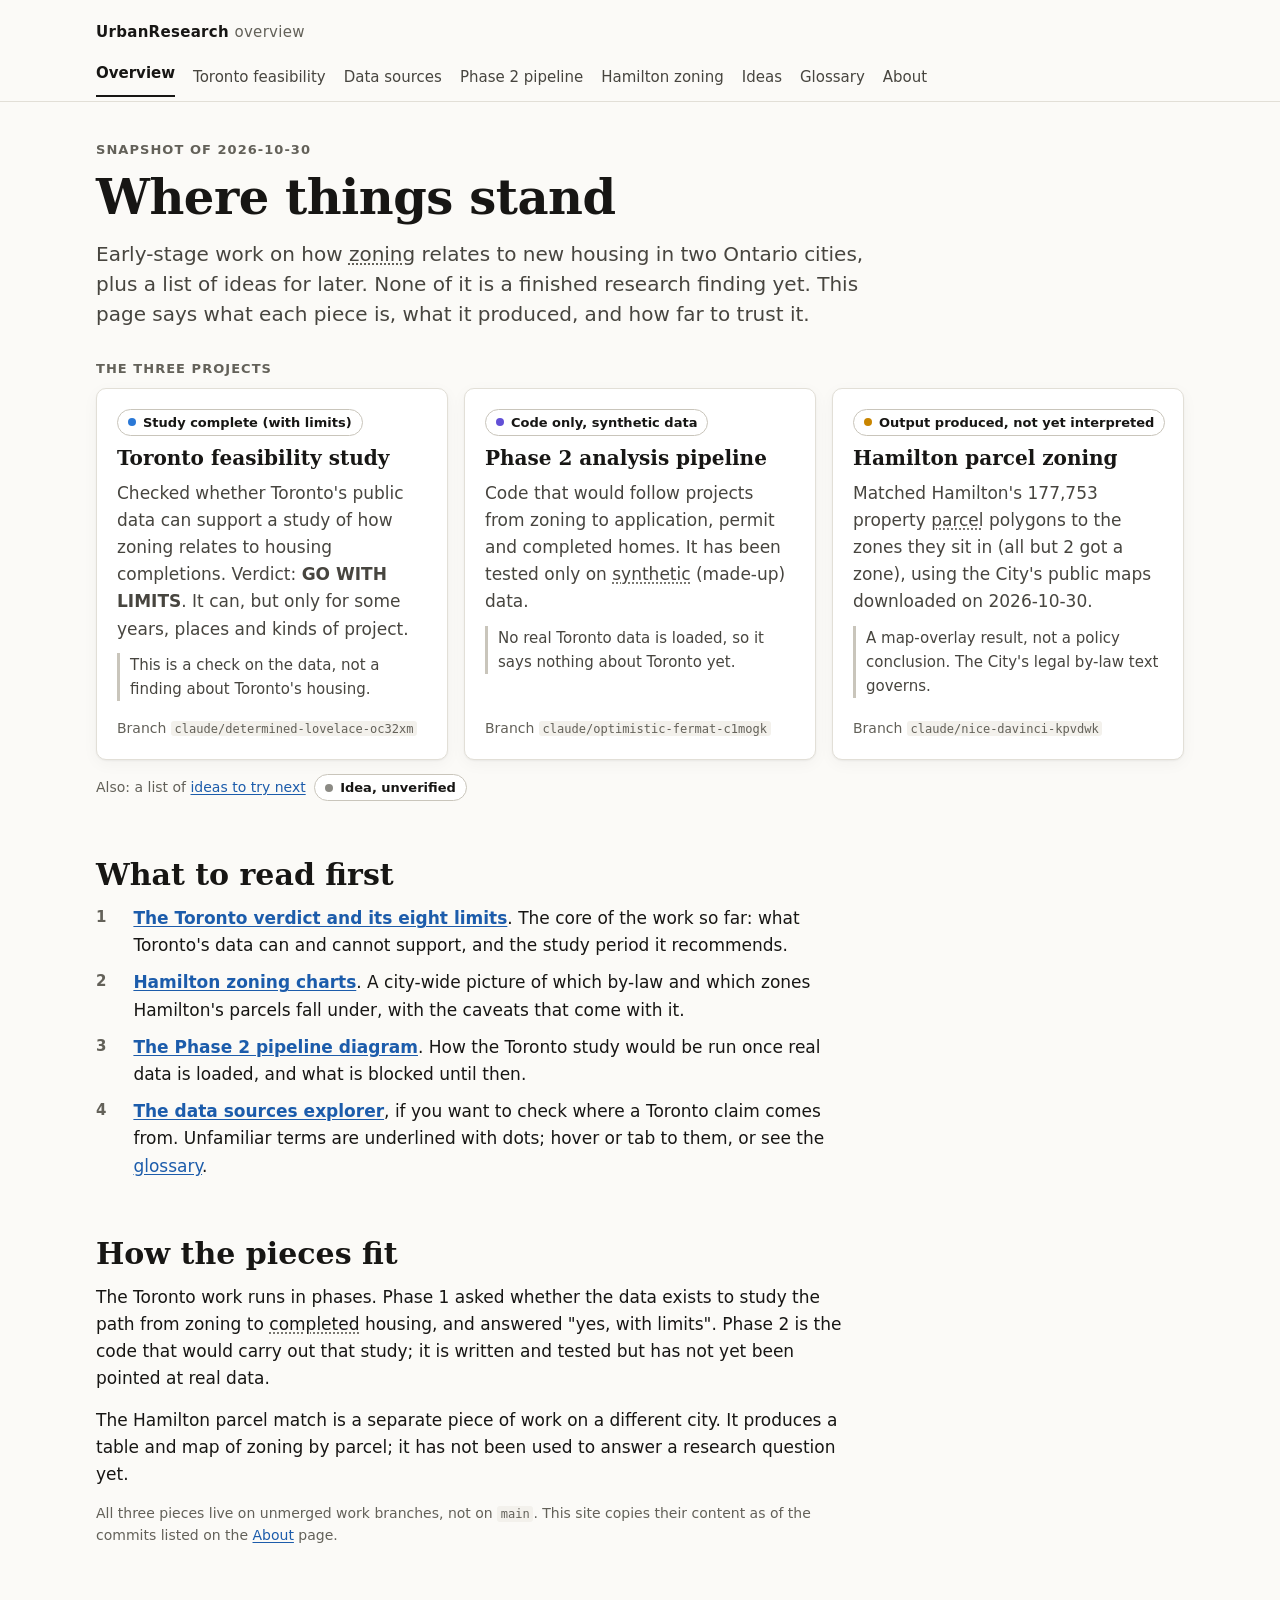
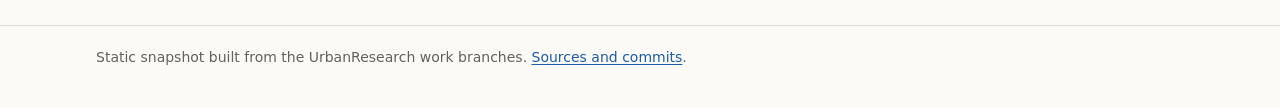
==== commit 0dde8e74: "Self-audit fixes, README start-here section - Soften three phrasings that were stronger than the sou" ====
--- a/docs/index.html
+++ b/docs/index.html
@@ -48,7 +48,7 @@
       <article class="card">
         <span class="badge output" style="align-self:flex-start">Output produced, not yet interpreted</span>
         <h3><a href="hamilton.html">Hamilton parcel zoning</a></h3>
-        <p>Matched each of Hamilton's 177,753 property <a class="term" data-term="parcel">parcel</a> polygons to the zone it sits in, using the City's public maps downloaded on 2026-10-30.</p>
+        <p>Matched Hamilton's 177,753 property <a class="term" data-term="parcel">parcel</a> polygons to the zones they sit in (all but 2 got a zone), using the City's public maps downloaded on 2026-10-30.</p>
         <p class="not">A map-overlay result, not a policy conclusion. The City's legal by-law text governs.</p>
         <p class="meta">Branch <code>claude/nice-davinci-kpvdwk</code></p>
       </article>
--- a/docs/assets/site.css
+++ b/docs/assets/site.css
@@ -156,7 +156,7 @@
 .callout { border: 1px solid var(--rule); border-left: 4px solid var(--accent); background: var(--surface); border-radius: 6px; padding: 14px 16px; margin: 0 0 18px; }
 .callout > :last-child { margin-bottom: 0; }
 .callout.scope { border-left-color: var(--ink-2); }
-.callout.scope strong:first-child { display: block; font-size: 13px; letter-spacing: .06em; text-transform: uppercase; color: var(--muted); margin-bottom: 4px; }
+.callout.scope > strong:first-child { display: block; font-size: 13px; letter-spacing: .06em; text-transform: uppercase; color: var(--muted); margin-bottom: 4px; }
 .unverified { border: 1px dashed var(--warn-rule); background: var(--warn-bg); border-radius: 8px; padding: 16px 18px; }
 .unverified > :last-child { margin-bottom: 0; }
 .tag-unverified {
@@ -241,8 +241,10 @@
 table.bars th, table.bars td { border: 0; padding: 3px 0; }
 table.bars th[scope="row"] { font-weight: 400; padding-right: 12px; width: 1%; white-space: nowrap; color: var(--ink); }
 table.bars td.bar { width: 100%; }
-table.bars .track { position: relative; height: 22px; display: flex; align-items: center; gap: 8px; }
-table.bars .fill { height: 14px; border-radius: 0 4px 4px 0; background: var(--series-1); min-width: 2px; flex: none; }
+table.bars .track { position: relative; height: 22px; }
+/* Bars scale within (track width - room for the value label); the label sits at the bar tip. */
+table.bars .fill { position: absolute; left: 0; top: 4px; height: 14px; width: calc((100% - 5.5em) * var(--f)); min-width: 2px; border-radius: 0 4px 4px 0; background: var(--series-1); }
+table.bars .val { position: absolute; top: 1px; left: calc((100% - 5.5em) * var(--f) + 8px); }
 table.bars .fill.alt { background: var(--series-2); }
 table.bars .val { font-variant-numeric: tabular-nums; color: var(--ink-2); white-space: nowrap; }
 table.bars tr:hover th, table.bars tr:hover .val { color: var(--ink); font-weight: 600; }
@@ -252,6 +254,23 @@
 .legend .sw.alt { background: var(--series-2); }
 .chart-note { font-size: 14px; color: var(--muted); margin-top: 8px; max-width: 70ch; }
 @media (max-width: 480px) { table.bars th[scope="row"] { white-space: normal; min-width: 7.5em; } }
+
+/* Narrow screens: tables marked .stack become one card per row, labelled by data-label. */
+@media (max-width: 640px) {
+  table.stack, table.stack tbody, table.stack tr, table.stack td, table.stack tbody th { display: block; width: auto; min-width: 0 !important; }
+  table.stack thead tr { display: flex; flex-wrap: wrap; gap: 4px 14px; padding: 8px 12px; background: var(--surface-2); }
+  table.stack thead th { padding: 0; background: none; border: 0; }
+  table.stack thead th:not(:has(button)) { display: none; }
+  table.stack thead:not(:has(button)) { display: none; }
+  table.stack tbody tr { padding: 10px 12px; border-bottom: 1px solid var(--rule); }
+  table.stack tbody tr:last-child { border-bottom: 0; }
+  table.stack td, table.stack tbody th { border: 0; padding: 2px 0; text-align: left; white-space: normal; }
+  table.stack td[data-label]::before { content: attr(data-label) ": "; font-weight: 600; font-size: 13px; color: var(--ink-2); }
+  table.stack td.num { text-align: left; }
+  #sources-table tr.detail td { padding: 10px 0 4px; background: none; }
+  #sources-table tr.detail { background: var(--surface-2); }
+  .tl-axis .ticks span:nth-child(even) { display: none; }
+}
 
 /* column chart (multiplex permits) */
 .cols { display: grid; grid-template-columns: repeat(var(--n), minmax(0, 1fr)); gap: 6px; align-items: end; height: 190px; border-bottom: 1px solid var(--rule-strong); padding-top: 18px; max-width: 640px; }
@@ -279,12 +298,12 @@
 /* pipeline diagram */
 .pipeline { display: grid; grid-template-columns: repeat(4, 1fr); gap: 0; margin: 8px 0 12px; }
 .stage { position: relative; padding: 16px 22px 16px 16px; background: var(--surface); border: 1px solid var(--rule); }
-.stage + .stage { border-left: 0; }
+.stage + .stage { border-left: 0; padding-left: 24px; }
 .stage:first-child { border-radius: 10px 0 0 10px; }
 .stage:last-child { border-radius: 0 10px 10px 0; }
 .stage:not(:last-child)::after {
   content: ""; position: absolute; right: -11px; top: 26px; width: 20px; height: 20px; z-index: 1;
-  background: var(--surface); border-top: 1px solid var(--rule); border-right: 1px solid var(--rule); transform: rotate(45deg);
+  background: var(--surface); border-top: 2px solid var(--rule-strong); border-right: 2px solid var(--rule-strong); transform: rotate(45deg);
 }
 .stage h3 { font-size: 19px; margin: 0 0 2px; }
 .stage .what { font-size: 14px; color: var(--ink-2); margin: 0 0 10px; }
